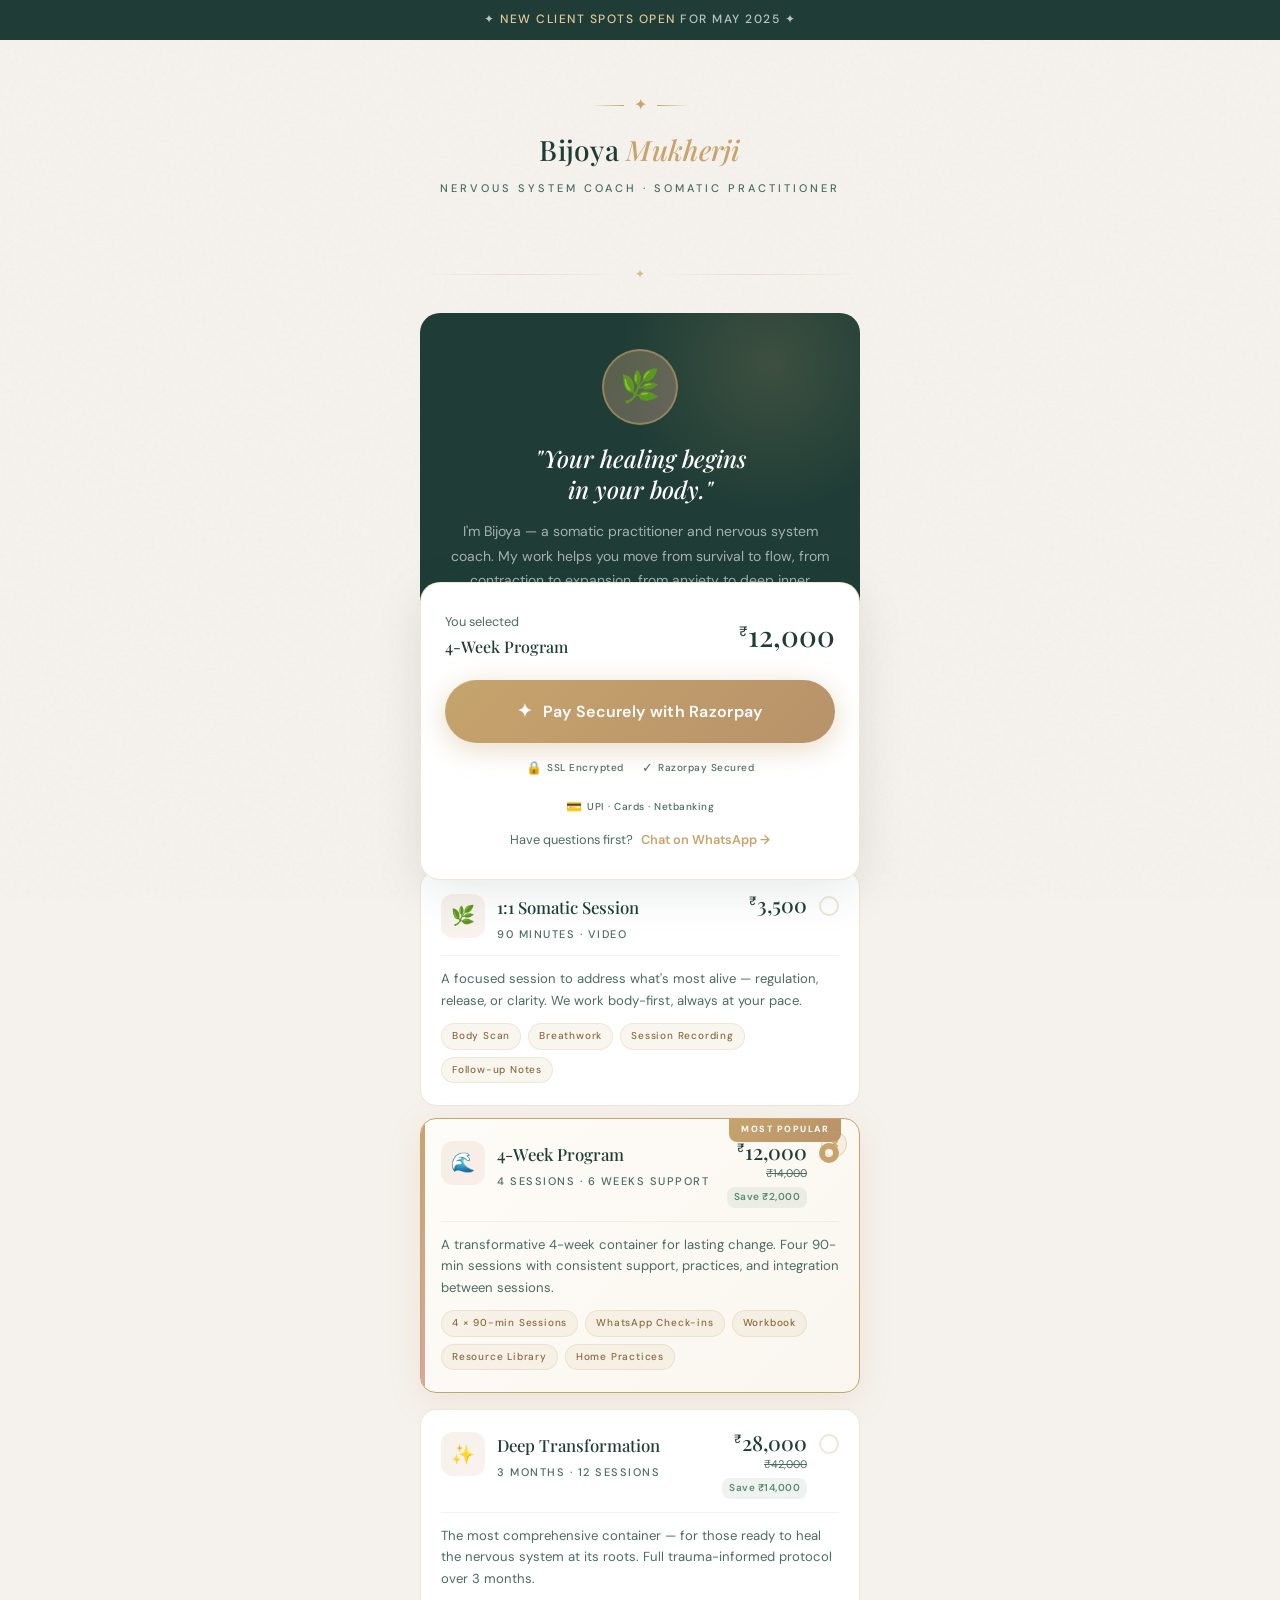
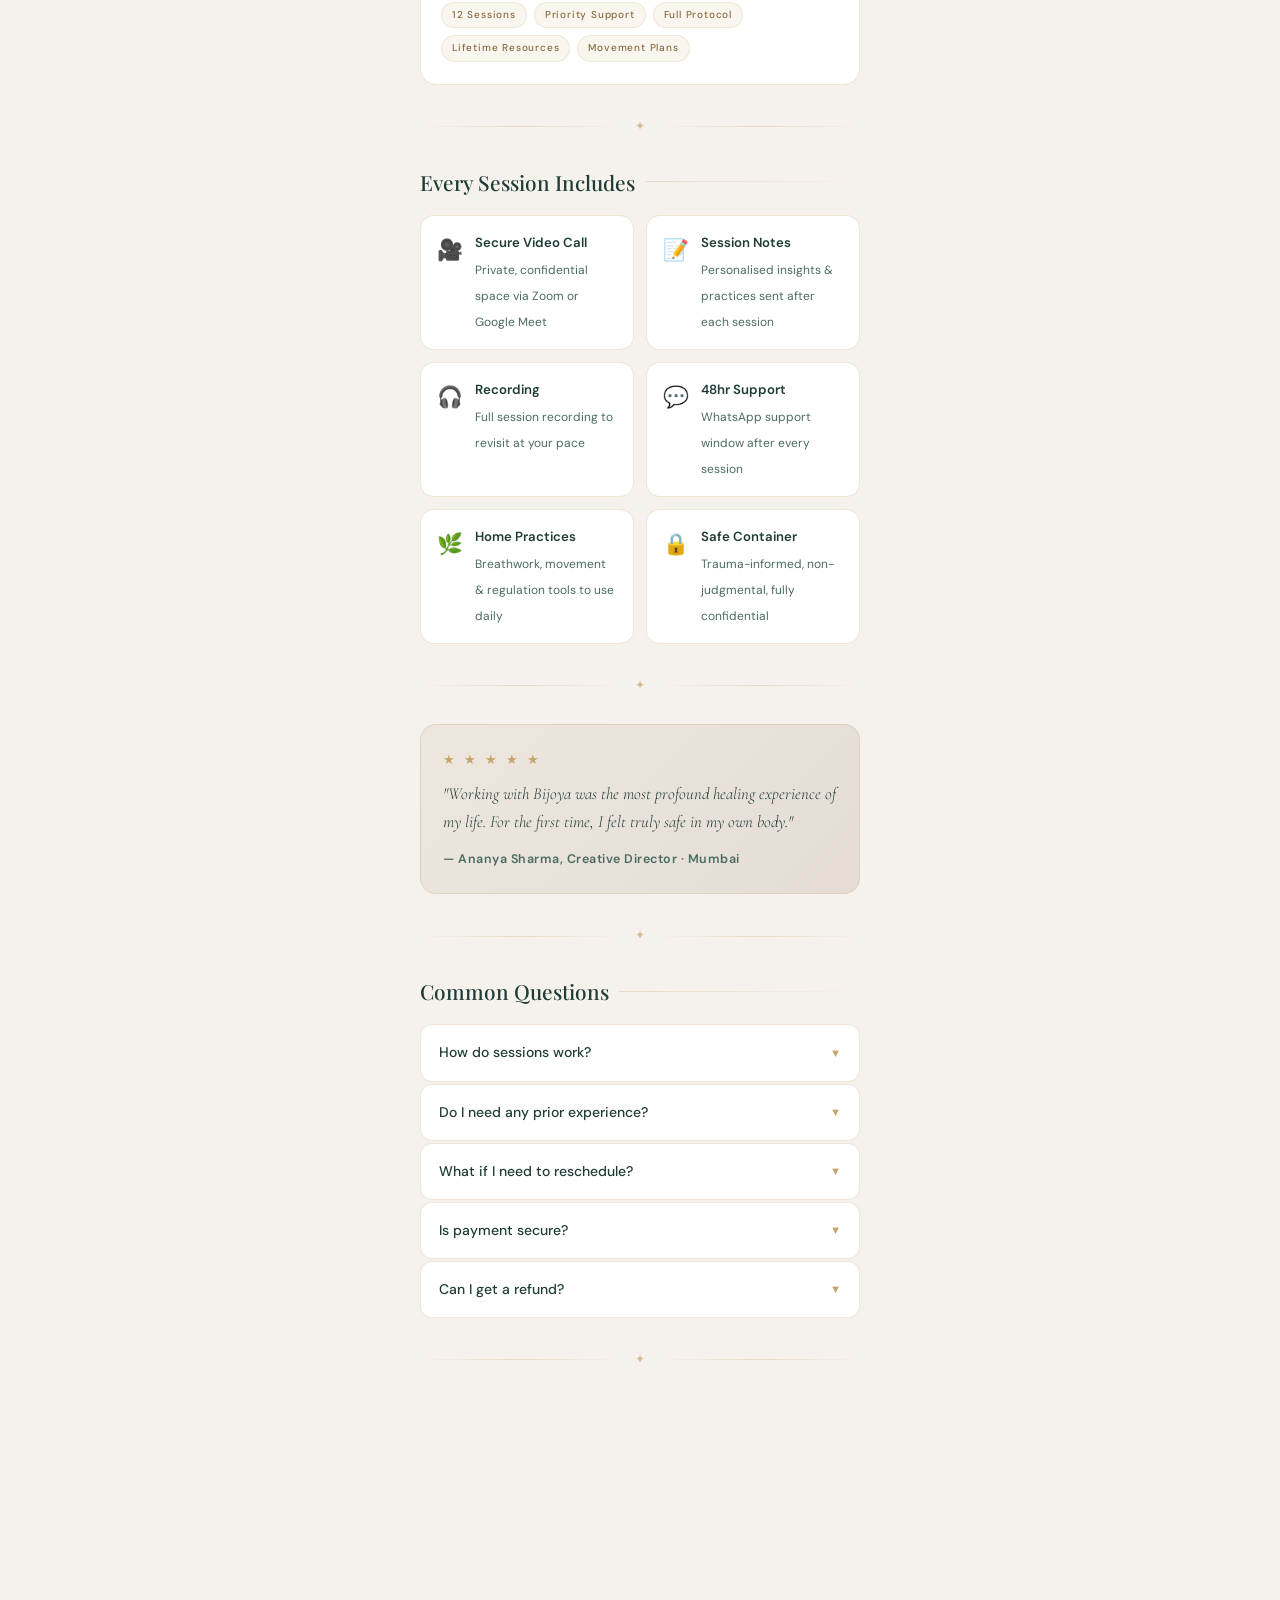
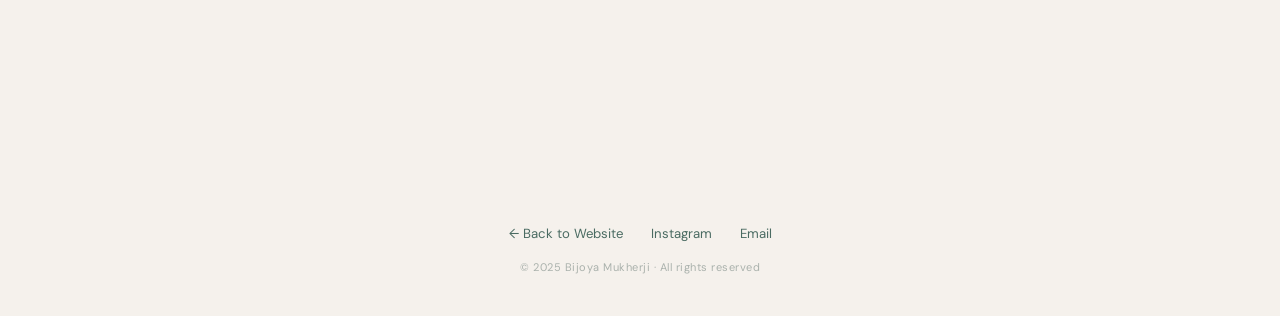
==== pay.html @ 6f74b8e6 "Add files via upload Payment link page" ====
<!DOCTYPE html>
<html lang="en">
<head>
  <meta charset="UTF-8" />
  <meta name="viewport" content="width=device-width, initial-scale=1.0" />
  <title>Book a Session — Bijoya Mukherji</title>
  <meta name="description" content="Book a somatic healing session with Bijoya Mukherji — Nervous System Coach & Transformation Guide." />
  <link rel="preconnect" href="https://fonts.googleapis.com" />
  <link rel="preconnect" href="https://fonts.gstatic.com" crossorigin />
  <link href="https://fonts.googleapis.com/css2?family=Playfair+Display:ital,wght@0,400;0,500;0,600;1,400;1,500&family=DM+Sans:wght@300;400;500;600&family=Cormorant+Garamond:ital,wght@0,300;0,400;1,300;1,400&display=swap" rel="stylesheet" />

  <style>
    *, *::before, *::after { box-sizing: border-box; margin: 0; padding: 0; }

    :root {
      --bg:       #F5F1EC;
      --bg2:      #EDE7DE;
      --text:     #1F3D36;
      --soft:     #4A6B62;
      --gold:     #C6A46C;
      --gold-lt:  #E2C99A;
      --rose:     #D8A7A0;
      --white:    #FFFFFF;
      --border:   rgba(198,164,108,0.28);
    }

    html { scroll-behavior: smooth; }

    body {
      background: var(--bg);
      color: var(--text);
      font-family: 'DM Sans', sans-serif;
      font-weight: 400;
      line-height: 1.65;
      min-height: 100vh;
    }

    /* ── GRAIN TEXTURE ── */
    body::before {
      content: '';
      position: fixed; inset: 0;
      background-image: url("data:image/svg+xml,%3Csvg viewBox='0 0 256 256' xmlns='http://www.w3.org/2000/svg'%3E%3Cfilter id='noise'%3E%3CfeTurbulence type='fractalNoise' baseFrequency='0.9' numOctaves='4' stitchTiles='stitch'/%3E%3C/filter%3E%3Crect width='100%25' height='100%25' filter='url(%23noise)' opacity='0.04'/%3E%3C/svg%3E");
      pointer-events: none; z-index: 0; opacity: 0.5;
    }

    /* ── TOP BAR ── */
    .topbar {
      background: var(--text);
      text-align: center;
      padding: 10px 20px;
      font-size: 12px;
      font-weight: 500;
      color: rgba(255,255,255,0.7);
      letter-spacing: 1.5px;
      text-transform: uppercase;
      position: relative; z-index: 1;
    }
    .topbar span { color: var(--gold-lt); }

    /* ── HEADER ── */
    header {
      text-align: center;
      padding: 48px 24px 0;
      position: relative; z-index: 1;
    }
    .logo-mark {
      display: inline-flex; align-items: center; gap: 10px;
      margin-bottom: 8px;
    }
    .logo-line {
      width: 32px; height: 1px;
      background: linear-gradient(90deg, transparent, var(--gold));
    }
    .logo-line.right {
      background: linear-gradient(90deg, var(--gold), transparent);
    }
    .logo-gem { color: var(--gold); font-size: 1rem; }
    .header-name {
      font-family: 'Playfair Display', serif;
      font-size: 1.75rem; font-weight: 500;
      color: var(--text); letter-spacing: 0.3px;
    }
    .header-name em { font-style: italic; color: var(--gold); }
    .header-role {
      font-size: 11px; font-weight: 500;
      letter-spacing: 3px; text-transform: uppercase;
      color: var(--soft); margin-top: 6px;
    }

    /* ── PAGE WRAPPER ── */
    .page {
      max-width: 480px;
      margin: 0 auto;
      padding: 36px 20px 80px;
      position: relative; z-index: 1;
    }

    /* ── SECTION DIVIDER ── */
    .ornament {
      display: flex; align-items: center; gap: 14px;
      margin: 32px 0 28px;
    }
    .ornament-line {
      flex: 1; height: 1px;
      background: linear-gradient(90deg, transparent, var(--border), transparent);
    }
    .ornament-icon { color: var(--gold); font-size: 0.75rem; opacity: 0.7; }

    /* ── INTRO CARD ── */
    .intro-card {
      background: var(--text);
      border-radius: 20px;
      padding: 36px 28px;
      text-align: center;
      position: relative;
      overflow: hidden;
      margin-bottom: 20px;
    }
    .intro-card::before {
      content: '';
      position: absolute;
      width: 300px; height: 300px;
      border-radius: 50%;
      background: radial-gradient(circle, rgba(198,164,108,0.18) 0%, transparent 70%);
      top: -100px; right: -60px;
      pointer-events: none;
    }
    .intro-card::after {
      content: '';
      position: absolute;
      width: 200px; height: 200px;
      border-radius: 50%;
      background: radial-gradient(circle, rgba(216,167,160,0.12) 0%, transparent 70%);
      bottom: -60px; left: -40px;
      pointer-events: none;
    }
    .intro-avatar {
      width: 76px; height: 76px;
      border-radius: 50%;
      background: linear-gradient(135deg, rgba(198,164,108,0.35), rgba(216,167,160,0.35));
      border: 2px solid rgba(198,164,108,0.5);
      display: flex; align-items: center; justify-content: center;
      font-size: 2rem;
      margin: 0 auto 18px;
      position: relative; z-index: 1;
    }
    .intro-card h2 {
      font-family: 'Playfair Display', serif;
      font-size: 1.5rem; font-weight: 500; font-style: italic;
      color: var(--white);
      line-height: 1.3;
      margin-bottom: 14px;
      position: relative; z-index: 1;
    }
    .intro-card p {
      font-size: 0.875rem;
      color: rgba(255,255,255,0.6);
      line-height: 1.75;
      position: relative; z-index: 1;
    }
    .intro-stats {
      display: flex; justify-content: center; gap: 28px;
      margin-top: 24px; padding-top: 20px;
      border-top: 1px solid rgba(255,255,255,0.1);
      position: relative; z-index: 1;
    }
    .stat { text-align: center; }
    .stat-num {
      font-family: 'Playfair Display', serif;
      font-size: 1.4rem; font-weight: 500;
      color: var(--gold-lt); line-height: 1;
    }
    .stat-label {
      font-size: 10px; font-weight: 500;
      letter-spacing: 1.5px; text-transform: uppercase;
      color: rgba(255,255,255,0.4); margin-top: 4px;
    }

    /* ── SECTION TITLE ── */
    .section-title {
      font-family: 'Playfair Display', serif;
      font-size: 1.3rem; font-weight: 500;
      color: var(--text); margin-bottom: 16px;
      display: flex; align-items: center; gap: 10px;
    }
    .section-title::after {
      content: '';
      flex: 1; height: 1px;
      background: linear-gradient(90deg, var(--border), transparent);
    }

    /* ── SERVICE CARDS ── */
    .service-list { display: flex; flex-direction: column; gap: 14px; margin-bottom: 8px; }

    .service-card {
      background: var(--white);
      border: 1.5px solid var(--border);
      border-radius: 16px;
      padding: 22px 20px;
      cursor: pointer;
      transition: all 0.3s ease;
      position: relative;
      overflow: hidden;
    }
    .service-card::before {
      content: '';
      position: absolute; top: 0; left: 0;
      width: 4px; height: 100%;
      background: linear-gradient(180deg, var(--gold), var(--rose));
      transform: scaleY(0); transform-origin: top;
      transition: transform 0.35s ease;
      border-radius: 0 0 0 0;
    }
    .service-card:hover, .service-card.selected {
      border-color: var(--gold);
      box-shadow: 0 8px 32px rgba(198,164,108,0.15);
      transform: translateY(-2px);
    }
    .service-card:hover::before, .service-card.selected::before {
      transform: scaleY(1);
    }
    .service-card.selected {
      background: linear-gradient(135deg, #FEFCF8, #FAF6EF);
    }

    /* ── CARD CLOSE BUTTON ── */
    .card-close {
      position: absolute; top: 12px; right: 12px;
      width: 26px; height: 26px;
      border-radius: 50%;
      background: rgba(198,164,108,0.12);
      border: 1.5px solid rgba(198,164,108,0.35);
      display: none;
      align-items: center; justify-content: center;
      cursor: pointer;
      font-size: 0.7rem;
      color: var(--gold);
      transition: all 0.25s cubic-bezier(0.34,1.56,0.64,1);
      z-index: 10;
      line-height: 1;
      font-weight: 700;
    }
    .service-card.selected .card-close {
      display: flex;
    }
    .card-close:hover {
      background: var(--gold);
      border-color: var(--gold);
      color: var(--white);
      transform: scale(1.15) rotate(90deg);
      box-shadow: 0 3px 12px rgba(198,164,108,0.4);
    }

    .service-top {
      display: flex; align-items: flex-start;
      justify-content: space-between; gap: 12px;
    }
    .service-icon-wrap {
      width: 44px; height: 44px; flex-shrink: 0;
      border-radius: 12px;
      background: linear-gradient(135deg, rgba(198,164,108,0.15), rgba(216,167,160,0.15));
      display: flex; align-items: center; justify-content: center;
      font-size: 1.2rem;
    }
    .service-info { flex: 1; }
    .service-name {
      font-family: 'Playfair Display', serif;
      font-size: 1.05rem; font-weight: 500;
      color: var(--text); margin-bottom: 3px;
    }
    .service-duration {
      font-size: 11px; font-weight: 500;
      letter-spacing: 1.5px; text-transform: uppercase;
      color: var(--soft);
    }
    .service-price-wrap { text-align: right; flex-shrink: 0; }
    .service-price {
      font-family: 'Playfair Display', serif;
      font-size: 1.3rem; font-weight: 500;
      color: var(--text); line-height: 1;
    }
    .service-price sup { font-size: 0.75rem; font-family: 'DM Sans'; vertical-align: super; }
    .service-og {
      font-size: 11px; color: var(--soft);
      text-decoration: line-through; margin-top: 2px;
    }
    .service-save {
      font-size: 10px; font-weight: 600;
      color: #5B8A6E; background: rgba(91,138,110,0.1);
      padding: 2px 7px; border-radius: 8px;
      letter-spacing: 0.5px; margin-top: 3px;
      display: inline-block;
    }
    .service-desc {
      font-size: 0.82rem;
      color: var(--soft);
      line-height: 1.65;
      margin-top: 12px;
      padding-top: 12px;
      border-top: 1px solid rgba(198,164,108,0.15);
    }
    .service-includes {
      display: flex; flex-wrap: wrap; gap: 7px;
      margin-top: 12px;
    }
    .service-tag {
      font-size: 10px; font-weight: 500;
      letter-spacing: 0.8px;
      padding: 4px 10px; border-radius: 20px;
      background: rgba(198,164,108,0.1);
      color: #8A6A3E;
      border: 1px solid rgba(198,164,108,0.2);
    }
    .service-selector {
      width: 20px; height: 20px;
      border-radius: 50%;
      border: 2px solid var(--border);
      flex-shrink: 0; margin-top: 2px;
      display: flex; align-items: center; justify-content: center;
      transition: all 0.25s;
    }
    .service-card.selected .service-selector {
      background: var(--gold);
      border-color: var(--gold);
    }
    .service-selector::after {
      content: '';
      width: 8px; height: 8px;
      border-radius: 50%;
      background: var(--white);
      display: none;
    }
    .service-card.selected .service-selector::after { display: block; }
    .popular-flag {
      position: absolute; top: -1px; right: 18px;
      background: linear-gradient(135deg, var(--gold), #B8926A);
      color: var(--white);
      font-size: 9px; font-weight: 700;
      letter-spacing: 1.5px; text-transform: uppercase;
      padding: 4px 12px 5px;
      border-radius: 0 0 8px 8px;
    }

    /* ── WHAT'S INCLUDED ── */
    .included-grid {
      display: grid;
      grid-template-columns: 1fr 1fr;
      gap: 12px;
      margin-bottom: 8px;
    }
    .included-item {
      background: var(--white);
      border: 1px solid var(--border);
      border-radius: 14px;
      padding: 16px 16px 14px;
      display: flex; align-items: flex-start; gap: 12px;
    }
    .included-icon {
      font-size: 1.3rem; flex-shrink: 0;
      margin-top: 1px;
    }
    .included-text strong {
      display: block;
      font-size: 0.825rem; font-weight: 600;
      color: var(--text); margin-bottom: 2px;
    }
    .included-text span {
      font-size: 0.75rem; color: var(--soft); line-height: 1.5;
    }

    /* ── TESTIMONIAL STRIP ── */
    .testi-strip {
      background: linear-gradient(135deg, #EDE7DE, #E5DDD5);
      border: 1px solid var(--border);
      border-radius: 16px;
      padding: 24px 22px;
      margin-bottom: 8px;
    }
    .testi-stars { color: var(--gold); font-size: 0.8rem; letter-spacing: 3px; margin-bottom: 10px; }
    .testi-text {
      font-family: 'Cormorant Garamond', serif;
      font-size: 1.05rem; font-style: italic;
      font-weight: 300;
      color: var(--text);
      line-height: 1.7;
      margin-bottom: 12px;
    }
    .testi-author {
      font-size: 0.78rem; font-weight: 600;
      color: var(--soft); letter-spacing: 0.5px;
    }

    /* ── FAQ ── */
    .faq-list { display: flex; flex-direction: column; gap: 2px; margin-bottom: 8px; }
    .faq-item {
      border: 1px solid var(--border);
      border-radius: 12px;
      overflow: hidden;
      background: var(--white);
      transition: box-shadow 0.25s;
    }
    .faq-item.open { box-shadow: 0 4px 20px rgba(198,164,108,0.1); }
    .faq-q {
      display: flex; align-items: center;
      justify-content: space-between;
      padding: 16px 18px;
      cursor: pointer;
      font-size: 0.875rem; font-weight: 500;
      color: var(--text);
      gap: 12px;
      user-select: none;
    }
    .faq-chevron {
      font-size: 0.7rem; color: var(--gold);
      transition: transform 0.3s; flex-shrink: 0;
    }
    .faq-item.open .faq-chevron { transform: rotate(180deg); }
    .faq-a {
      max-height: 0; overflow: hidden;
      transition: max-height 0.35s ease, padding 0.3s;
      font-size: 0.825rem; color: var(--soft); line-height: 1.75;
      padding: 0 18px;
    }
    .faq-item.open .faq-a { max-height: 200px; padding: 0 18px 16px; }

    /* ── PAYMENT BOX ── */
    .pay-box {
      background: var(--white);
      border: 1.5px solid var(--border);
      border-radius: 20px;
      padding: 28px 24px;
      margin-bottom: 16px;
      position: sticky;
      bottom: 20px;
      box-shadow: 0 12px 48px rgba(31,61,54,0.1);
    }
    .pay-summary {
      display: flex; align-items: center;
      justify-content: space-between;
      margin-bottom: 20px;
    }
    .pay-summary-label {
      font-size: 0.8rem; color: var(--soft);
      margin-bottom: 2px;
    }
    .pay-summary-service {
      font-family: 'Playfair Display', serif;
      font-size: 1rem; font-weight: 500;
      color: var(--text);
    }
    .pay-summary-price {
      font-family: 'Playfair Display', serif;
      font-size: 1.8rem; font-weight: 500;
      color: var(--text);
      text-align: right;
    }
    .pay-summary-price sup {
      font-size: 0.85rem;
      font-family: 'DM Sans';
      vertical-align: super;
    }
    .pay-btn {
      display: flex;
      align-items: center; justify-content: center;
      gap: 10px;
      width: 100%;
      padding: 17px 28px;
      background: linear-gradient(135deg, var(--gold) 0%, #B8926A 100%);
      color: var(--white);
      border: none; border-radius: 50px;
      font-family: 'DM Sans', sans-serif;
      font-size: 1rem; font-weight: 600;
      letter-spacing: 0.3px;
      cursor: pointer;
      transition: all 0.35s cubic-bezier(0.34,1.56,0.64,1);
      text-decoration: none;
      box-shadow: 0 6px 28px rgba(198,164,108,0.4);
      position: relative; overflow: hidden;
    }
    .pay-btn::before {
      content: '';
      position: absolute; inset: 0;
      background: linear-gradient(135deg, rgba(255,255,255,0.15), transparent);
      opacity: 0; transition: opacity 0.3s;
    }
    .pay-btn:hover {
      transform: translateY(-2px) scale(1.01);
      box-shadow: 0 12px 36px rgba(198,164,108,0.5);
    }
    .pay-btn:hover::before { opacity: 1; }
    .pay-btn:active { transform: scale(0.98); }
    .pay-btn-icon { font-size: 1.1rem; }

    .pay-security {
      display: flex; align-items: center; justify-content: center;
      gap: 18px; margin-top: 14px; flex-wrap: wrap;
    }
    .pay-badge {
      display: flex; align-items: center; gap: 5px;
      font-size: 10px; font-weight: 500;
      color: var(--soft); letter-spacing: 0.5px;
    }
    .pay-badge-icon { font-size: 0.8rem; }

    .pay-whatsapp {
      display: flex; align-items: center; justify-content: center;
      gap: 8px;
      margin-top: 12px;
      font-size: 0.8rem; color: var(--soft);
    }
    .pay-whatsapp a {
      color: var(--gold); font-weight: 600;
      text-decoration: none;
    }
    .pay-whatsapp a:hover { text-decoration: underline; }

    /* ── FOOTER ── */
    .pay-footer {
      text-align: center; padding: 28px 24px 40px;
      position: relative; z-index: 1;
    }
    .pay-footer a {
      font-size: 0.825rem; color: var(--soft);
      text-decoration: none; display: inline-block;
      margin: 0 12px;
      transition: color 0.2s;
    }
    .pay-footer a:hover { color: var(--gold); }
    .pay-footer-copy {
      font-size: 11px; color: rgba(31,61,54,0.35);
      margin-top: 12px; letter-spacing: 0.5px;
    }

    /* ── ANIMATIONS ── */
    .fade-in {
      opacity: 0; transform: translateY(20px);
      animation: fadeUp 0.6s ease forwards;
    }
    .fade-in:nth-child(1) { animation-delay: 0.1s; }
    .fade-in:nth-child(2) { animation-delay: 0.2s; }
    .fade-in:nth-child(3) { animation-delay: 0.3s; }
    .fade-in:nth-child(4) { animation-delay: 0.4s; }
    .fade-in:nth-child(5) { animation-delay: 0.5s; }
    @keyframes fadeUp {
      to { opacity: 1; transform: translateY(0); }
    }

    /* ── TOAST ── */
    .toast {
      position: fixed; bottom: 100px; left: 50%;
      transform: translateX(-50%) translateY(20px);
      background: var(--text);
      color: var(--white);
      font-size: 0.82rem; font-weight: 500;
      padding: 12px 22px; border-radius: 50px;
      box-shadow: 0 8px 32px rgba(31,61,54,0.2);
      opacity: 0; pointer-events: none;
      transition: all 0.35s;
      white-space: nowrap; z-index: 999;
    }
    .toast.show {
      opacity: 1; transform: translateX(-50%) translateY(0);
    }
  </style>
</head>
<body>

  <!-- Top Bar -->
  <div class="topbar">✦ <span>New client spots open</span> for May 2025 ✦</div>

  <!-- Header -->
  <header>
    <div class="logo-mark">
      <div class="logo-line"></div>
      <span class="logo-gem">✦</span>
      <div class="logo-line right"></div>
    </div>
    <div class="header-name">Bijoya <em>Mukherji</em></div>
    <div class="header-role">Nervous System Coach · Somatic Practitioner</div>
  </header>

  <!-- Page -->
  <div class="page">

    <!-- Intro Card -->
    <div class="ornament">
      <div class="ornament-line"></div>
      <span class="ornament-icon">✦</span>
      <div class="ornament-line"></div>
    </div>

    <div class="intro-card fade-in">
      <div class="intro-avatar">🌿</div>
      <h2>"Your healing begins<br>in your body."</h2>
      <p>I'm Bijoya — a somatic practitioner and nervous system coach. My work helps you move from survival to flow, from contraction to expansion, from anxiety to deep inner peace.</p>
      <div class="intro-stats">
        <div class="stat">
          <div class="stat-num">100+</div>
          <div class="stat-label">Clients</div>
        </div>
        <div class="stat">
          <div class="stat-num">4.9★</div>
          <div class="stat-label">Rating</div>
        </div>
        <div class="stat">
          <div class="stat-num">3+</div>
          <div class="stat-label">Years</div>
        </div>
      </div>
    </div>

    <!-- Services -->
    <div class="ornament fade-in">
      <div class="ornament-line"></div>
      <span class="ornament-icon">✦</span>
      <div class="ornament-line"></div>
    </div>

    <div class="section-title fade-in">Choose Your Session</div>

    <div class="service-list fade-in" id="serviceList">

      <div class="service-card" data-id="1" data-price="3500" data-name="1:1 Somatic Session">
        <button class="card-close" aria-label="Deselect">✕</button>
        <div class="service-top">
          <div class="service-icon-wrap">🌿</div>
          <div class="service-info">
            <div class="service-name">1:1 Somatic Session</div>
            <div class="service-duration">90 minutes · Video</div>
          </div>
          <div class="service-price-wrap">
            <div class="service-price"><sup>₹</sup>3,500</div>
          </div>
          <div class="service-selector"></div>
        </div>
        <div class="service-desc">A focused session to address what's most alive — regulation, release, or clarity. We work body-first, always at your pace.</div>
        <div class="service-includes">
          <span class="service-tag">Body Scan</span>
          <span class="service-tag">Breathwork</span>
          <span class="service-tag">Session Recording</span>
          <span class="service-tag">Follow-up Notes</span>
        </div>
      </div>

      <div class="service-card selected" data-id="2" data-price="12000" data-name="4-Week Deep Dive Program">
        <span class="popular-flag">Most Popular</span>
        <button class="card-close" aria-label="Deselect">✕</button>
        <div class="service-top">
          <div class="service-icon-wrap">🌊</div>
          <div class="service-info">
            <div class="service-name">4-Week Program</div>
            <div class="service-duration">4 Sessions · 6 Weeks Support</div>
          </div>
          <div class="service-price-wrap">
            <div class="service-price"><sup>₹</sup>12,000</div>
            <div class="service-og">₹14,000</div>
            <div class="service-save">Save ₹2,000</div>
          </div>
          <div class="service-selector"></div>
        </div>
        <div class="service-desc">A transformative 4-week container for lasting change. Four 90-min sessions with consistent support, practices, and integration between sessions.</div>
        <div class="service-includes">
          <span class="service-tag">4 × 90-min Sessions</span>
          <span class="service-tag">WhatsApp Check-ins</span>
          <span class="service-tag">Workbook</span>
          <span class="service-tag">Resource Library</span>
          <span class="service-tag">Home Practices</span>
        </div>
      </div>

      <div class="service-card" data-id="3" data-price="28000" data-name="Deep Transformation Package">
        <button class="card-close" aria-label="Deselect">✕</button>
        <div class="service-top">
          <div class="service-icon-wrap">✨</div>
          <div class="service-info">
            <div class="service-name">Deep Transformation</div>
            <div class="service-duration">3 Months · 12 Sessions</div>
          </div>
          <div class="service-price-wrap">
            <div class="service-price"><sup>₹</sup>28,000</div>
            <div class="service-og">₹42,000</div>
            <div class="service-save">Save ₹14,000</div>
          </div>
          <div class="service-selector"></div>
        </div>
        <div class="service-desc">The most comprehensive container — for those ready to heal the nervous system at its roots. Full trauma-informed protocol over 3 months.</div>
        <div class="service-includes">
          <span class="service-tag">12 Sessions</span>
          <span class="service-tag">Priority Support</span>
          <span class="service-tag">Full Protocol</span>
          <span class="service-tag">Lifetime Resources</span>
          <span class="service-tag">Movement Plans</span>
        </div>
      </div>

    </div>

    <!-- What's Included -->
    <div class="ornament fade-in">
      <div class="ornament-line"></div>
      <span class="ornament-icon">✦</span>
      <div class="ornament-line"></div>
    </div>

    <div class="section-title fade-in">Every Session Includes</div>
    <div class="included-grid fade-in">
      <div class="included-item">
        <div class="included-icon">🎥</div>
        <div class="included-text">
          <strong>Secure Video Call</strong>
          <span>Private, confidential space via Zoom or Google Meet</span>
        </div>
      </div>
      <div class="included-item">
        <div class="included-icon">📝</div>
        <div class="included-text">
          <strong>Session Notes</strong>
          <span>Personalised insights & practices sent after each session</span>
        </div>
      </div>
      <div class="included-item">
        <div class="included-icon">🎧</div>
        <div class="included-text">
          <strong>Recording</strong>
          <span>Full session recording to revisit at your pace</span>
        </div>
      </div>
      <div class="included-item">
        <div class="included-icon">💬</div>
        <div class="included-text">
          <strong>48hr Support</strong>
          <span>WhatsApp support window after every session</span>
        </div>
      </div>
      <div class="included-item">
        <div class="included-icon">🌿</div>
        <div class="included-text">
          <strong>Home Practices</strong>
          <span>Breathwork, movement & regulation tools to use daily</span>
        </div>
      </div>
      <div class="included-item">
        <div class="included-icon">🔒</div>
        <div class="included-text">
          <strong>Safe Container</strong>
          <span>Trauma-informed, non-judgmental, fully confidential</span>
        </div>
      </div>
    </div>

    <!-- Testimonial -->
    <div class="ornament fade-in">
      <div class="ornament-line"></div>
      <span class="ornament-icon">✦</span>
      <div class="ornament-line"></div>
    </div>

    <div class="testi-strip fade-in" id="testiStrip">
      <div class="testi-stars">★ ★ ★ ★ ★</div>
      <div class="testi-text" id="testiText">"Working with Bijoya was the most profound healing experience of my life. For the first time, I felt truly safe in my own body."</div>
      <div class="testi-author" id="testiAuthor">— Ananya Sharma, Creative Director · Mumbai</div>
    </div>

    <!-- FAQ -->
    <div class="ornament fade-in">
      <div class="ornament-line"></div>
      <span class="ornament-icon">✦</span>
      <div class="ornament-line"></div>
    </div>

    <div class="section-title fade-in">Common Questions</div>
    <div class="faq-list fade-in">

      <div class="faq-item">
        <div class="faq-q">
          How do sessions work?
          <span class="faq-chevron">▼</span>
        </div>
        <div class="faq-a">All sessions are held online via video call — from the comfort of your own home. After booking, you'll receive a welcome email with a scheduling link to choose your preferred time slot within 48 hours.</div>
      </div>

      <div class="faq-item">
        <div class="faq-q">
          Do I need any prior experience?
          <span class="faq-chevron">▼</span>
        </div>
        <div class="faq-a">Not at all. My work is designed for everyone — whether you're new to somatic healing or have done therapy before. We always start exactly where you are, with no pressure or expectations.</div>
      </div>

      <div class="faq-item">
        <div class="faq-q">
          What if I need to reschedule?
          <span class="faq-chevron">▼</span>
        </div>
        <div class="faq-a">Life happens. You can reschedule any session with at least 24 hours' notice at no charge. Just drop me a WhatsApp message and we'll find a time that works for you.</div>
      </div>

      <div class="faq-item">
        <div class="faq-q">
          Is payment secure?
          <span class="faq-chevron">▼</span>
        </div>
        <div class="faq-a">Yes — all payments are processed through Razorpay, India's most trusted payment gateway. Your card details are never stored and all transactions are encrypted with bank-grade security.</div>
      </div>

      <div class="faq-item">
        <div class="faq-q">
          Can I get a refund?
          <span class="faq-chevron">▼</span>
        </div>
        <div class="faq-a">Single sessions are non-refundable after confirmation, but can be rescheduled. For packages, if you feel the work isn't right for you after the first session, I offer a partial refund — your wellbeing matters more than a transaction.</div>
      </div>

    </div>

    <!-- Payment Box -->
    <div class="ornament fade-in">
      <div class="ornament-line"></div>
      <span class="ornament-icon">✦</span>
      <div class="ornament-line"></div>
    </div>

    <div class="pay-box fade-in" id="payBox">
      <div class="pay-summary">
        <div>
          <div class="pay-summary-label">You selected</div>
          <div class="pay-summary-service" id="paySummaryName">4-Week Program</div>
        </div>
        <div class="pay-summary-price" id="paySummaryPrice"><sup>₹</sup>12,000</div>
      </div>

      <!-- REPLACE href below with your Razorpay payment link -->
      <a href="https://rzp.io/l/YOUR_RAZORPAY_LINK" target="_blank" class="pay-btn" id="payBtn">
        <span class="pay-btn-icon">✦</span>
        Pay Securely with Razorpay
      </a>

      <div class="pay-security">
        <span class="pay-badge"><span class="pay-badge-icon">🔒</span> SSL Encrypted</span>
        <span class="pay-badge"><span class="pay-badge-icon">✓</span> Razorpay Secured</span>
        <span class="pay-badge"><span class="pay-badge-icon">💳</span> UPI · Cards · Netbanking</span>
      </div>

      <div class="pay-whatsapp">
        Have questions first?
        <a href="https://wa.me/91XXXXXXXXXX" target="_blank">Chat on WhatsApp →</a>
      </div>
    </div>

  </div><!-- /page -->

  <!-- Footer -->
  <footer class="pay-footer">
    <a href="index.html">← Back to Website</a>
    <a href="https://instagram.com/" target="_blank">Instagram</a>
    <a href="mailto:hello@bijoyamukherji.com">Email</a>
    <div class="pay-footer-copy">© 2025 Bijoya Mukherji · All rights reserved</div>
  </footer>

  <!-- Toast -->
  <div class="toast" id="toast">✦ Session selected!</div>

  <script>
    /* ── Service selection ── */
    const cards = document.querySelectorAll('.service-card');
    const paySummaryName  = document.getElementById('paySummaryName');
    const paySummaryPrice = document.getElementById('paySummaryPrice');
    const payBtn  = document.getElementById('payBtn');
    const payBox  = document.getElementById('payBox');
    const toast   = document.getElementById('toast');

    // Razorpay links per service — replace with your actual links
    const payLinks = {
      '1': 'https://rzp.io/l/YOUR_SINGLE_SESSION_LINK',
      '2': 'https://rzp.io/l/YOUR_4WEEK_LINK',
      '3': 'https://rzp.io/l/YOUR_PACKAGE_LINK',
    };

    function selectCard(card) {
      cards.forEach(c => c.classList.remove('selected'));
      card.classList.add('selected');
      const name  = card.dataset.name;
      const price = Number(card.dataset.price).toLocaleString('en-IN');
      const id    = card.dataset.id;
      paySummaryName.textContent  = name;
      paySummaryPrice.innerHTML   = `<sup>₹</sup>${price}`;
      payBtn.href = payLinks[id] || '#';
      // Show pay box with animation
      payBox.style.opacity = '0';
      payBox.style.transform = 'translateY(12px)';
      payBox.style.transition = 'opacity 0.35s ease, transform 0.35s ease';
      requestAnimationFrame(() => {
        payBox.style.opacity = '1';
        payBox.style.transform = 'translateY(0)';
      });
      showToast(`${name} selected`);
    }

    function deselectAll() {
      cards.forEach(c => c.classList.remove('selected'));
      paySummaryName.textContent = 'No session selected';
      paySummaryPrice.innerHTML  = '<sup>₹</sup>—';
      payBtn.removeAttribute('href');
      showToast('Selection cleared');
    }

    cards.forEach(card => {
      // Clicking the card selects it
      card.addEventListener('click', (e) => {
        // Don't select if close button was clicked
        if (e.target.closest('.card-close')) return;
        selectCard(card);
      });

      // Close button deselects
      const closeBtn = card.querySelector('.card-close');
      if (closeBtn) {
        closeBtn.addEventListener('click', (e) => {
          e.stopPropagation();
          deselectAll();
        });
      }
    });

    function showToast(msg) {
      toast.textContent = '✦ ' + msg;
      toast.classList.add('show');
      setTimeout(() => toast.classList.remove('show'), 2200);
    }

    /* ── FAQ accordion ── */
    document.querySelectorAll('.faq-q').forEach(q => {
      q.addEventListener('click', () => {
        const item = q.parentElement;
        const isOpen = item.classList.contains('open');
        document.querySelectorAll('.faq-item').forEach(i => i.classList.remove('open'));
        if (!isOpen) item.classList.add('open');
      });
    });

    /* ── Testimonial auto-rotate ── */
    const testimonials = [
      { text: '"Working with Bijoya was the most profound healing experience of my life. For the first time, I felt truly safe in my own body."', author: '— Ananya Sharma, Creative Director · Mumbai' },
      { text: '"Her sessions feel like being held by the earth itself. I came with chronic stress and left with tools I still use every single day."', author: '— Radhika Mehta, Entrepreneur · Bangalore' },
      { text: '"The 4-week program shifted something deep in me. Old patterns I\'d carried for decades started softening."', author: '— Priya Nair, Therapist · Pune' },
    ];
    let ti = 0;
    const tText   = document.getElementById('testiText');
    const tAuthor = document.getElementById('testiAuthor');
    setInterval(() => {
      ti = (ti + 1) % testimonials.length;
      tText.style.opacity = '0';
      tAuthor.style.opacity = '0';
      setTimeout(() => {
        tText.textContent   = testimonials[ti].text;
        tAuthor.textContent = testimonials[ti].author;
        tText.style.opacity = '1';
        tAuthor.style.opacity = '1';
      }, 350);
    }, 5000);
    tText.style.transition = tAuthor.style.transition = 'opacity 0.35s';
  </script>
</body>
</html>
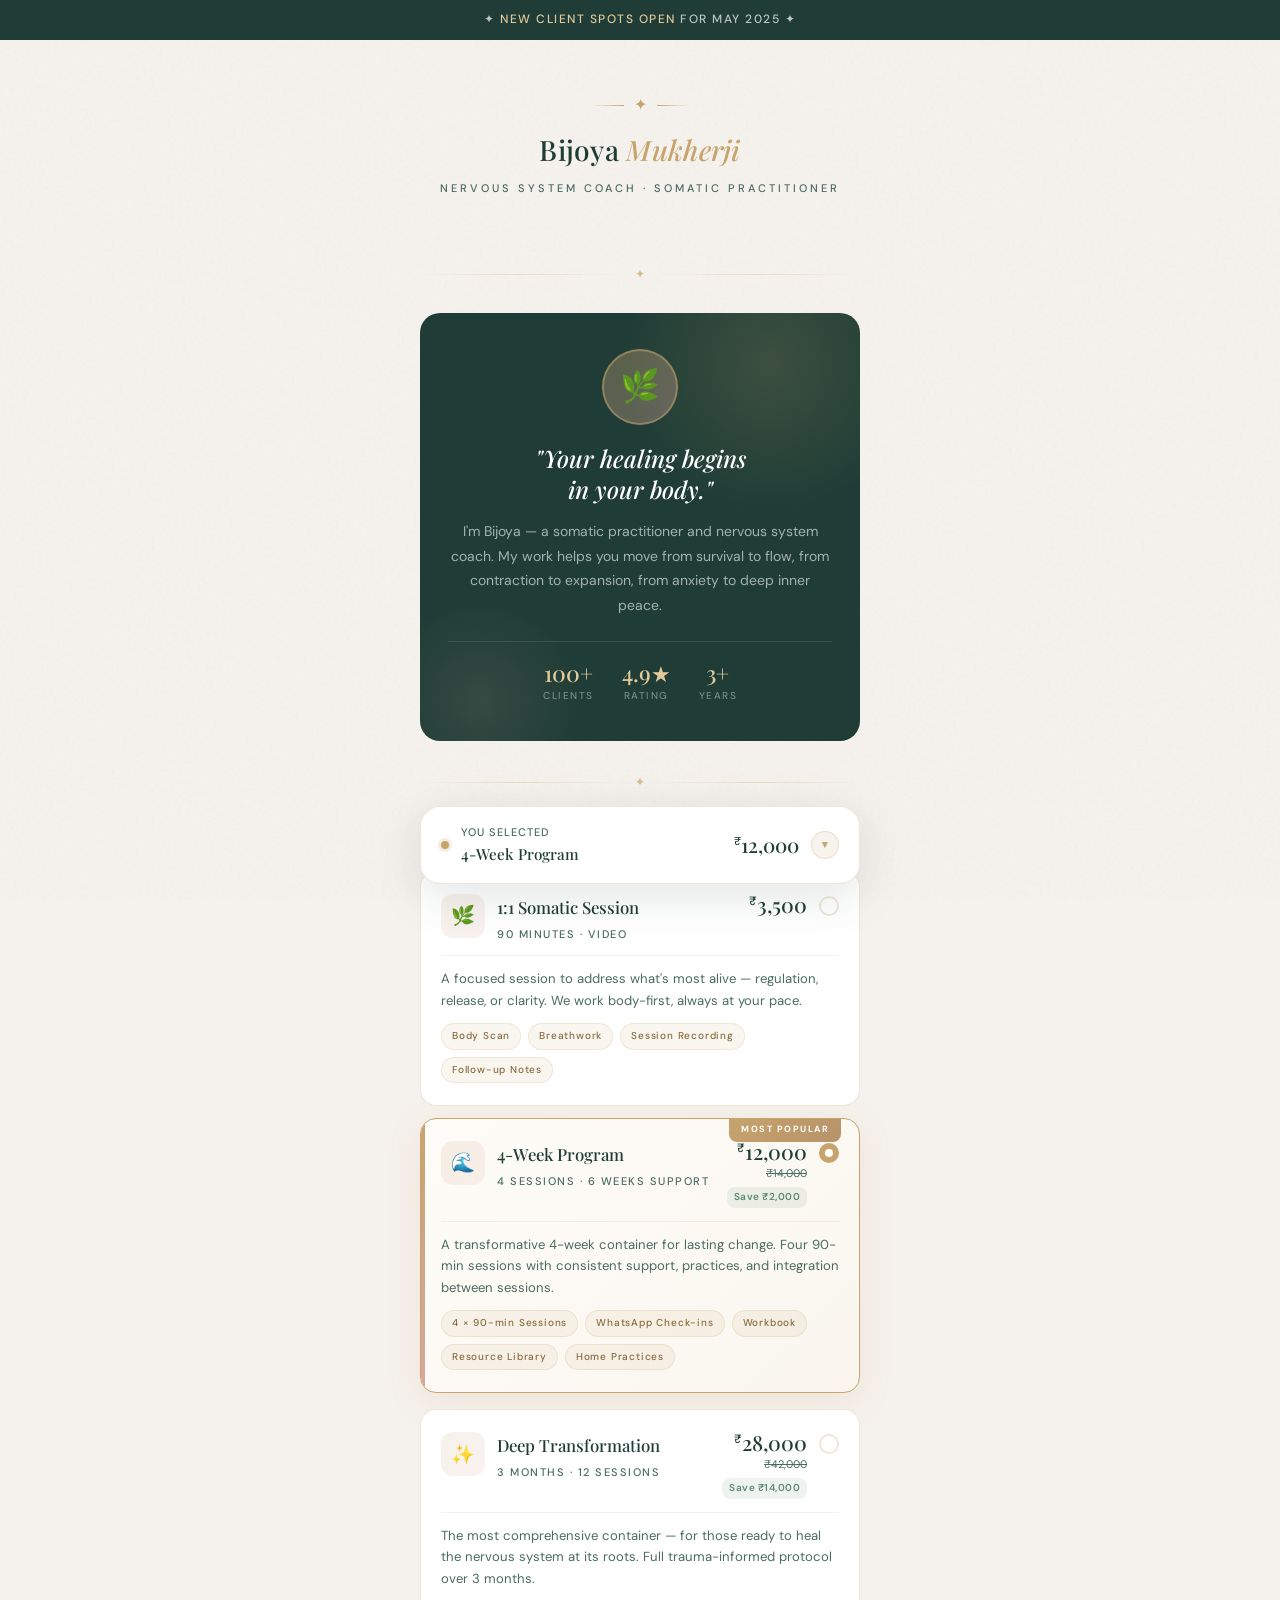
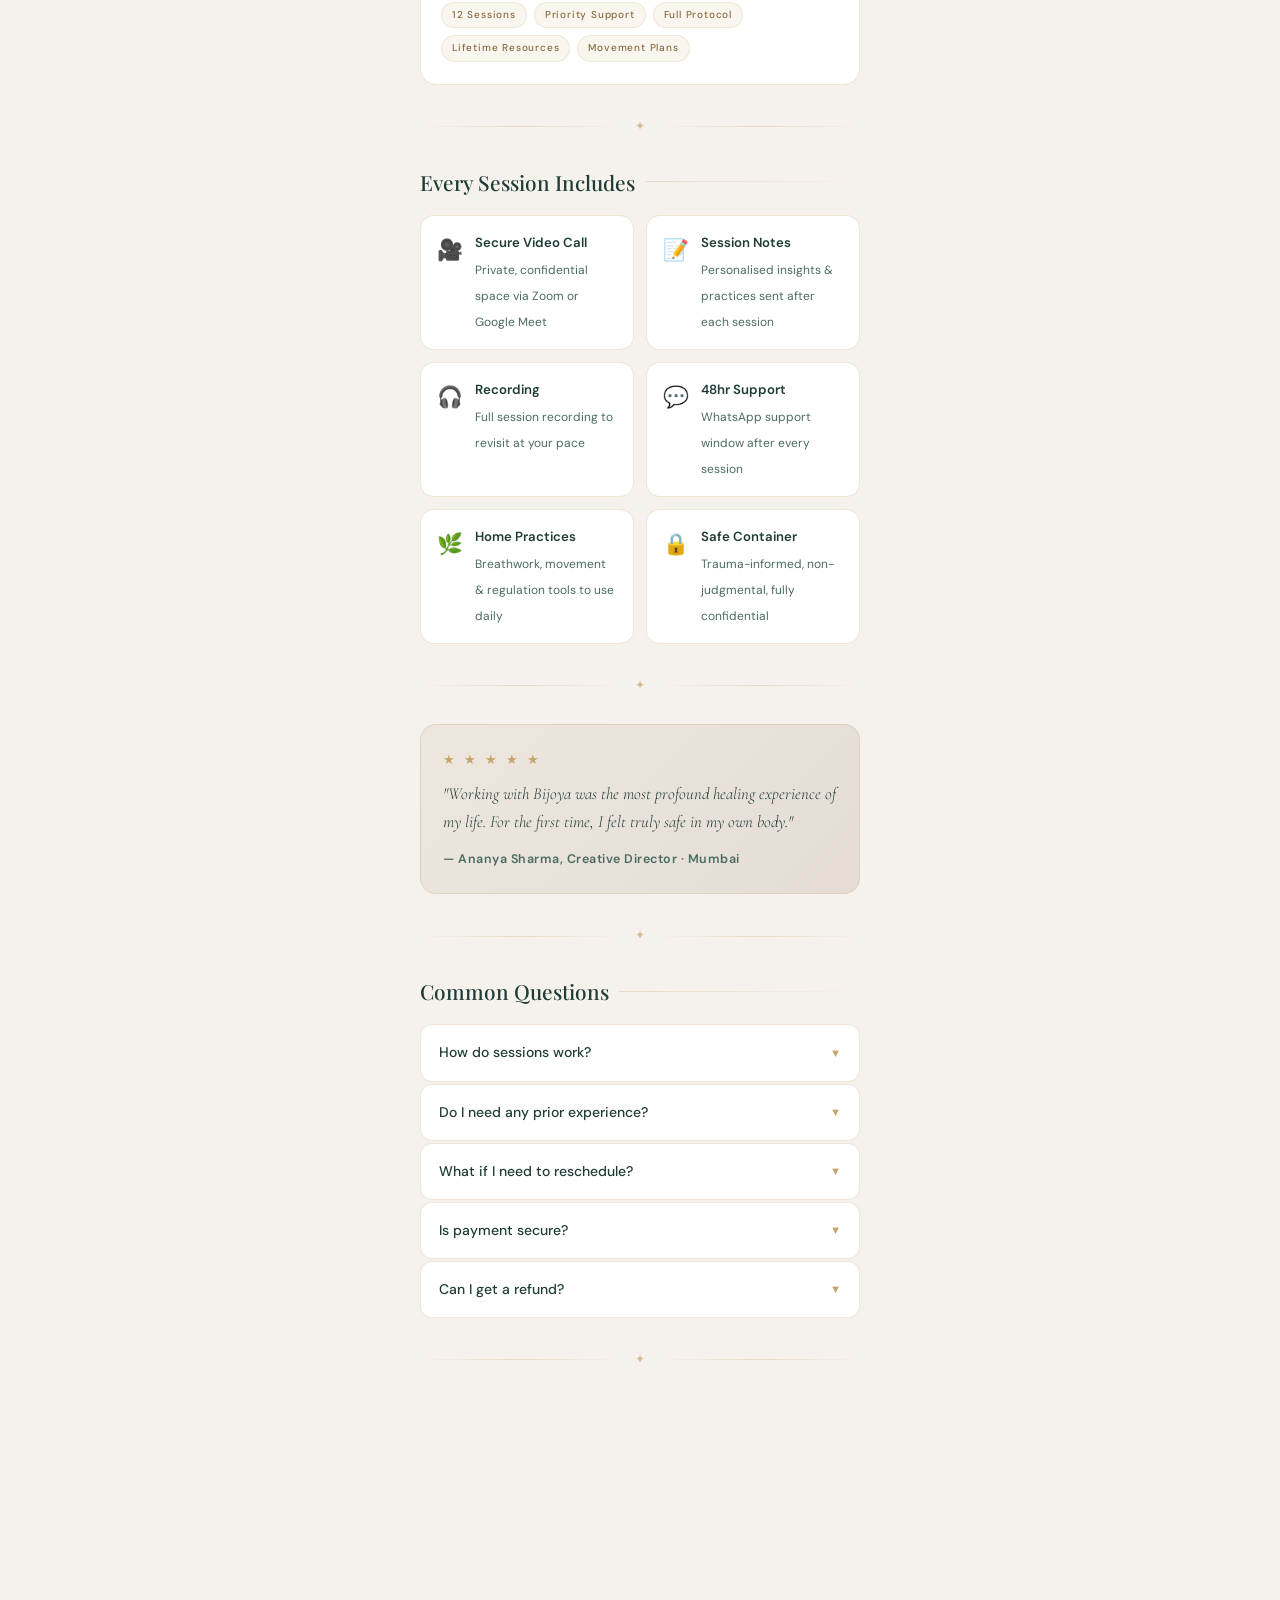
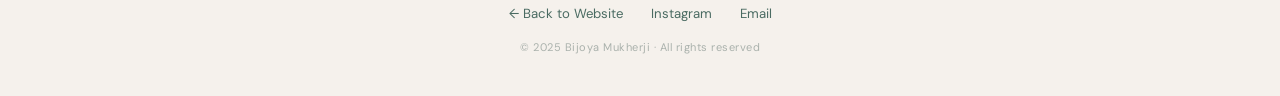
==== commit 0ba2255f: "Add files via upload Updated payment page" ====
--- a/pay.html
+++ b/pay.html
@@ -223,34 +223,6 @@
       background: linear-gradient(135deg, #FEFCF8, #FAF6EF);
     }
 
-    /* ── CARD CLOSE BUTTON ── */
-    .card-close {
-      position: absolute; top: 12px; right: 12px;
-      width: 26px; height: 26px;
-      border-radius: 50%;
-      background: rgba(198,164,108,0.12);
-      border: 1.5px solid rgba(198,164,108,0.35);
-      display: none;
-      align-items: center; justify-content: center;
-      cursor: pointer;
-      font-size: 0.7rem;
-      color: var(--gold);
-      transition: all 0.25s cubic-bezier(0.34,1.56,0.64,1);
-      z-index: 10;
-      line-height: 1;
-      font-weight: 700;
-    }
-    .service-card.selected .card-close {
-      display: flex;
-    }
-    .card-close:hover {
-      background: var(--gold);
-      border-color: var(--gold);
-      color: var(--white);
-      transform: scale(1.15) rotate(90deg);
-      box-shadow: 0 3px 12px rgba(198,164,108,0.4);
-    }
-
     .service-top {
       display: flex; align-items: flex-start;
       justify-content: space-between; gap: 12px;
@@ -428,43 +400,106 @@
       background: var(--white);
       border: 1.5px solid var(--border);
       border-radius: 20px;
-      padding: 28px 24px;
       margin-bottom: 16px;
       position: sticky;
-      bottom: 20px;
-      box-shadow: 0 12px 48px rgba(31,61,54,0.1);
-    }
-    .pay-summary {
+      bottom: 16px;
+      box-shadow: 0 12px 48px rgba(31,61,54,0.13);
+      overflow: hidden;
+      transition: box-shadow 0.3s;
+    }
+    .pay-box.expanded {
+      box-shadow: 0 20px 64px rgba(31,61,54,0.18);
+    }
+
+    /* Collapsed pill header — always visible */
+    .pay-collapsed {
       display: flex; align-items: center;
       justify-content: space-between;
-      margin-bottom: 20px;
-    }
-    .pay-summary-label {
-      font-size: 0.8rem; color: var(--soft);
-      margin-bottom: 2px;
-    }
-    .pay-summary-service {
+      padding: 16px 20px;
+      cursor: pointer;
+      user-select: none;
+      gap: 12px;
+      transition: background 0.25s;
+    }
+    .pay-collapsed:hover { background: #FDFAF6; }
+    .pay-collapsed-left {
+      display: flex; align-items: center; gap: 12px;
+      min-width: 0;
+    }
+    .pay-collapsed-dot {
+      width: 8px; height: 8px;
+      border-radius: 50%;
+      background: var(--gold);
+      flex-shrink: 0;
+      box-shadow: 0 0 0 3px rgba(198,164,108,0.2);
+    }
+    .pay-collapsed-label {
+      font-size: 11px; font-weight: 500;
+      letter-spacing: 1px; text-transform: uppercase;
+      color: var(--soft); margin-bottom: 1px;
+    }
+    .pay-collapsed-name {
       font-family: 'Playfair Display', serif;
-      font-size: 1rem; font-weight: 500;
+      font-size: 0.95rem; font-weight: 500;
       color: var(--text);
-    }
-    .pay-summary-price {
+      white-space: nowrap; overflow: hidden; text-overflow: ellipsis;
+    }
+    .pay-collapsed-right {
+      display: flex; align-items: center; gap: 12px;
+      flex-shrink: 0;
+    }
+    .pay-collapsed-price {
       font-family: 'Playfair Display', serif;
-      font-size: 1.8rem; font-weight: 500;
+      font-size: 1.25rem; font-weight: 500;
       color: var(--text);
-      text-align: right;
-    }
-    .pay-summary-price sup {
-      font-size: 0.85rem;
+    }
+    .pay-collapsed-price sup {
+      font-size: 0.7rem;
       font-family: 'DM Sans';
       vertical-align: super;
     }
+    .pay-chevron {
+      width: 28px; height: 28px;
+      border-radius: 50%;
+      background: rgba(198,164,108,0.12);
+      border: 1px solid var(--border);
+      display: flex; align-items: center; justify-content: center;
+      font-size: 0.65rem; color: var(--gold);
+      transition: transform 0.35s cubic-bezier(0.34,1.56,0.64,1), background 0.25s;
+      flex-shrink: 0;
+    }
+    .pay-box.expanded .pay-chevron {
+      transform: rotate(180deg);
+      background: var(--gold);
+      color: var(--white);
+      border-color: var(--gold);
+    }
+
+    /* Expandable body */
+    .pay-body {
+      max-height: 0;
+      overflow: hidden;
+      transition: max-height 0.45s cubic-bezier(0.4,0,0.2,1);
+    }
+    .pay-box.expanded .pay-body {
+      max-height: 360px;
+    }
+    .pay-body-inner {
+      padding: 4px 20px 24px;
+      border-top: 1px solid var(--border);
+    }
+    .pay-divider-line {
+      height: 1px;
+      background: linear-gradient(90deg, transparent, var(--border), transparent);
+      margin-bottom: 20px;
+    }
+
     .pay-btn {
       display: flex;
       align-items: center; justify-content: center;
       gap: 10px;
       width: 100%;
-      padding: 17px 28px;
+      padding: 16px 28px;
       background: linear-gradient(135deg, var(--gold) 0%, #B8926A 100%);
       color: var(--white);
       border: none; border-radius: 50px;
@@ -476,6 +511,7 @@
       text-decoration: none;
       box-shadow: 0 6px 28px rgba(198,164,108,0.4);
       position: relative; overflow: hidden;
+      margin-bottom: 14px;
     }
     .pay-btn::before {
       content: '';
@@ -493,7 +529,7 @@
 
     .pay-security {
       display: flex; align-items: center; justify-content: center;
-      gap: 18px; margin-top: 14px; flex-wrap: wrap;
+      gap: 16px; margin-bottom: 10px; flex-wrap: wrap;
     }
     .pay-badge {
       display: flex; align-items: center; gap: 5px;
@@ -505,7 +541,6 @@
     .pay-whatsapp {
       display: flex; align-items: center; justify-content: center;
       gap: 8px;
-      margin-top: 12px;
       font-size: 0.8rem; color: var(--soft);
     }
     .pay-whatsapp a {
@@ -621,7 +656,6 @@
     <div class="service-list fade-in" id="serviceList">
 
       <div class="service-card" data-id="1" data-price="3500" data-name="1:1 Somatic Session">
-        <button class="card-close" aria-label="Deselect">✕</button>
         <div class="service-top">
           <div class="service-icon-wrap">🌿</div>
           <div class="service-info">
@@ -644,7 +678,6 @@
 
       <div class="service-card selected" data-id="2" data-price="12000" data-name="4-Week Deep Dive Program">
         <span class="popular-flag">Most Popular</span>
-        <button class="card-close" aria-label="Deselect">✕</button>
         <div class="service-top">
           <div class="service-icon-wrap">🌊</div>
           <div class="service-info">
@@ -669,7 +702,6 @@
       </div>
 
       <div class="service-card" data-id="3" data-price="28000" data-name="Deep Transformation Package">
-        <button class="card-close" aria-label="Deselect">✕</button>
         <div class="service-top">
           <div class="service-icon-wrap">✨</div>
           <div class="service-info">
@@ -821,29 +853,40 @@
     </div>
 
     <div class="pay-box fade-in" id="payBox">
-      <div class="pay-summary">
-        <div>
-          <div class="pay-summary-label">You selected</div>
-          <div class="pay-summary-service" id="paySummaryName">4-Week Program</div>
-        </div>
-        <div class="pay-summary-price" id="paySummaryPrice"><sup>₹</sup>12,000</div>
-      </div>
-
-      <!-- REPLACE href below with your Razorpay payment link -->
-      <a href="https://rzp.io/l/YOUR_RAZORPAY_LINK" target="_blank" class="pay-btn" id="payBtn">
-        <span class="pay-btn-icon">✦</span>
-        Pay Securely with Razorpay
-      </a>
-
-      <div class="pay-security">
-        <span class="pay-badge"><span class="pay-badge-icon">🔒</span> SSL Encrypted</span>
-        <span class="pay-badge"><span class="pay-badge-icon">✓</span> Razorpay Secured</span>
-        <span class="pay-badge"><span class="pay-badge-icon">💳</span> UPI · Cards · Netbanking</span>
-      </div>
-
-      <div class="pay-whatsapp">
-        Have questions first?
-        <a href="https://wa.me/91XXXXXXXXXX" target="_blank">Chat on WhatsApp →</a>
+      <!-- Collapsed header — always visible, click to expand -->
+      <div class="pay-collapsed" id="payCollapsed">
+        <div class="pay-collapsed-left">
+          <div class="pay-collapsed-dot"></div>
+          <div>
+            <div class="pay-collapsed-label">You selected</div>
+            <div class="pay-collapsed-name" id="paySummaryName">4-Week Program</div>
+          </div>
+        </div>
+        <div class="pay-collapsed-right">
+          <div class="pay-collapsed-price" id="paySummaryPrice"><sup>₹</sup>12,000</div>
+          <div class="pay-chevron" id="payChevron">▼</div>
+        </div>
+      </div>
+
+      <!-- Expandable body -->
+      <div class="pay-body" id="payBody">
+        <div class="pay-body-inner">
+          <div class="pay-divider-line"></div>
+          <!-- REPLACE href with your Razorpay payment link -->
+          <a href="https://rzp.io/l/YOUR_RAZORPAY_LINK" target="_blank" class="pay-btn" id="payBtn">
+            <span class="pay-btn-icon">✦</span>
+            Pay Securely with Razorpay
+          </a>
+          <div class="pay-security">
+            <span class="pay-badge"><span class="pay-badge-icon">🔒</span> SSL Encrypted</span>
+            <span class="pay-badge"><span class="pay-badge-icon">✓</span> Razorpay Secured</span>
+            <span class="pay-badge"><span class="pay-badge-icon">💳</span> UPI · Cards · Netbanking</span>
+          </div>
+          <div class="pay-whatsapp" style="margin-top:10px;">
+            Have questions first?
+            <a href="https://wa.me/91XXXXXXXXXX" target="_blank">Chat on WhatsApp →</a>
+          </div>
+        </div>
       </div>
     </div>
 
@@ -862,12 +905,13 @@
 
   <script>
     /* ── Service selection ── */
-    const cards = document.querySelectorAll('.service-card');
+    const cards         = document.querySelectorAll('.service-card');
     const paySummaryName  = document.getElementById('paySummaryName');
     const paySummaryPrice = document.getElementById('paySummaryPrice');
-    const payBtn  = document.getElementById('payBtn');
-    const payBox  = document.getElementById('payBox');
-    const toast   = document.getElementById('toast');
+    const payBtn        = document.getElementById('payBtn');
+    const payBox        = document.getElementById('payBox');
+    const payCollapsed  = document.getElementById('payCollapsed');
+    const toast         = document.getElementById('toast');
 
     // Razorpay links per service — replace with your actual links
     const payLinks = {
@@ -882,44 +926,21 @@
       const name  = card.dataset.name;
       const price = Number(card.dataset.price).toLocaleString('en-IN');
       const id    = card.dataset.id;
-      paySummaryName.textContent  = name;
-      paySummaryPrice.innerHTML   = `<sup>₹</sup>${price}`;
+      paySummaryName.textContent = name;
+      paySummaryPrice.innerHTML  = `<sup>₹</sup>${price}`;
       payBtn.href = payLinks[id] || '#';
-      // Show pay box with animation
-      payBox.style.opacity = '0';
-      payBox.style.transform = 'translateY(12px)';
-      payBox.style.transition = 'opacity 0.35s ease, transform 0.35s ease';
-      requestAnimationFrame(() => {
-        payBox.style.opacity = '1';
-        payBox.style.transform = 'translateY(0)';
-      });
+      // Auto-expand pay box when a card is selected
+      payBox.classList.add('expanded');
       showToast(`${name} selected`);
     }
 
-    function deselectAll() {
-      cards.forEach(c => c.classList.remove('selected'));
-      paySummaryName.textContent = 'No session selected';
-      paySummaryPrice.innerHTML  = '<sup>₹</sup>—';
-      payBtn.removeAttribute('href');
-      showToast('Selection cleared');
-    }
+    // Toggle expand/collapse on header click
+    payCollapsed.addEventListener('click', () => {
+      payBox.classList.toggle('expanded');
+    });
 
     cards.forEach(card => {
-      // Clicking the card selects it
-      card.addEventListener('click', (e) => {
-        // Don't select if close button was clicked
-        if (e.target.closest('.card-close')) return;
-        selectCard(card);
-      });
-
-      // Close button deselects
-      const closeBtn = card.querySelector('.card-close');
-      if (closeBtn) {
-        closeBtn.addEventListener('click', (e) => {
-          e.stopPropagation();
-          deselectAll();
-        });
-      }
+      card.addEventListener('click', () => selectCard(card));
     });
 
     function showToast(msg) {
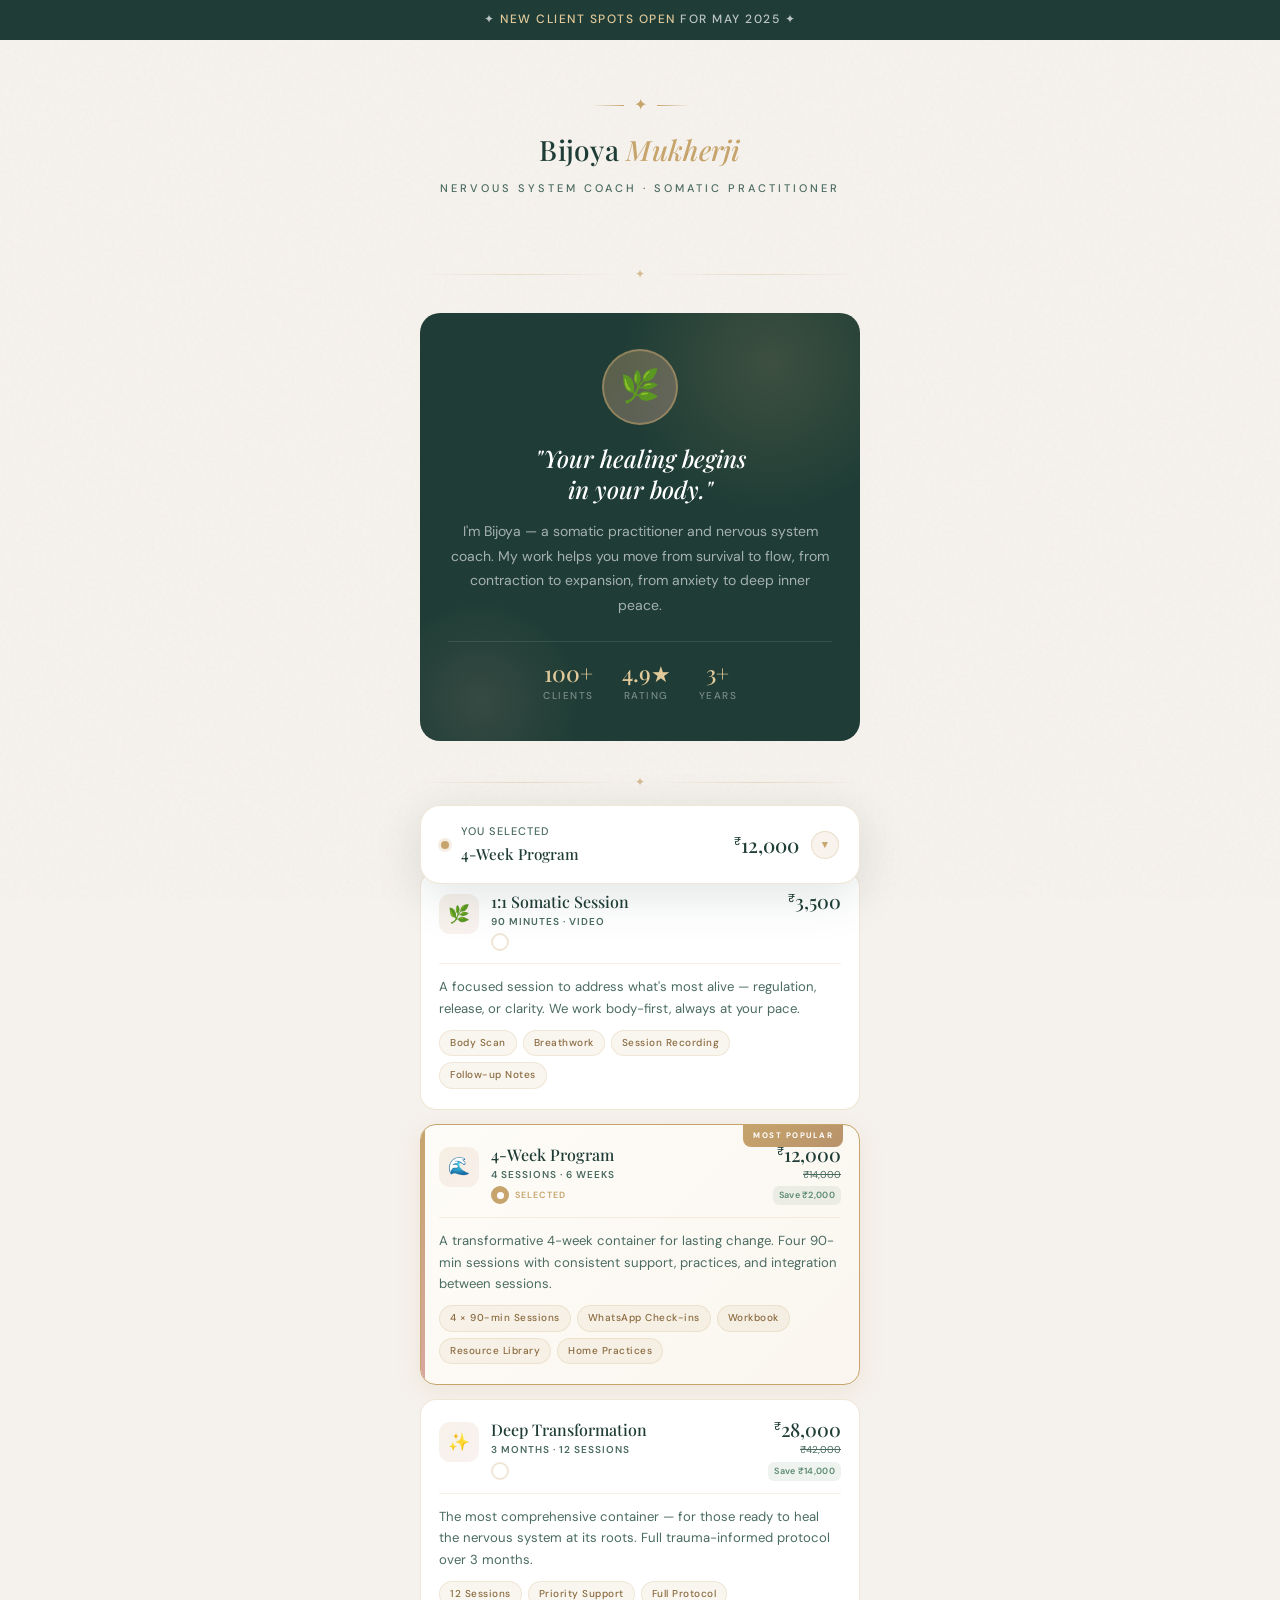
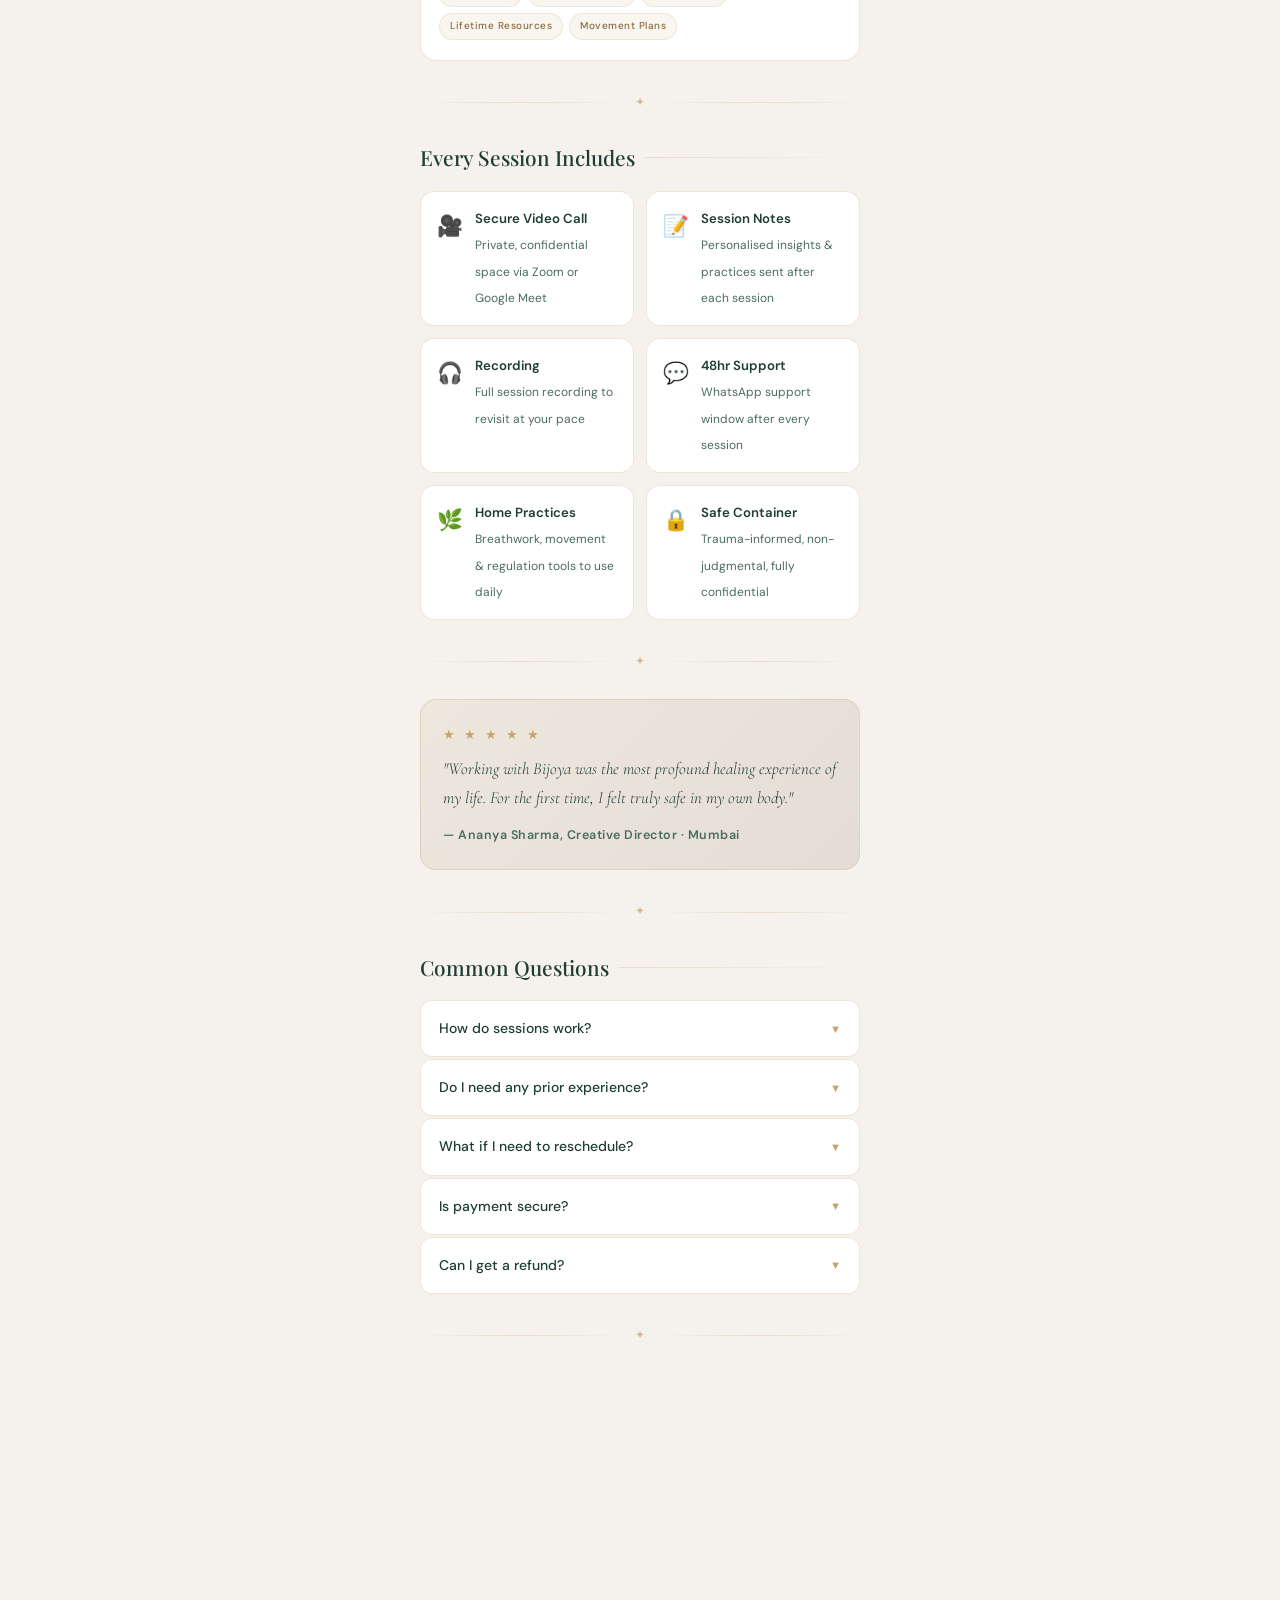
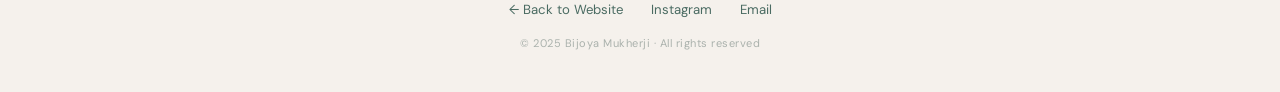
==== commit 1d2762d1: "Add files via upload Push updated payment page" ====
--- a/pay.html
+++ b/pay.html
@@ -91,7 +91,7 @@
     .page {
       max-width: 480px;
       margin: 0 auto;
-      padding: 36px 20px 80px;
+      padding: 36px 20px 100px; /* extra bottom clearance for sticky pay box */
       position: relative; z-index: 1;
     }
 
@@ -196,9 +196,9 @@
       background: var(--white);
       border: 1.5px solid var(--border);
       border-radius: 16px;
-      padding: 22px 20px;
+      padding: 20px 18px;
       cursor: pointer;
-      transition: all 0.3s ease;
+      transition: border-color 0.3s ease, box-shadow 0.3s ease, background 0.3s ease;
       position: relative;
       overflow: hidden;
     }
@@ -209,12 +209,10 @@
       background: linear-gradient(180deg, var(--gold), var(--rose));
       transform: scaleY(0); transform-origin: top;
       transition: transform 0.35s ease;
-      border-radius: 0 0 0 0;
     }
     .service-card:hover, .service-card.selected {
       border-color: var(--gold);
-      box-shadow: 0 8px 32px rgba(198,164,108,0.15);
-      transform: translateY(-2px);
+      box-shadow: 0 6px 24px rgba(198,164,108,0.14);
     }
     .service-card:hover::before, .service-card.selected::before {
       transform: scaleY(1);
@@ -223,44 +221,72 @@
       background: linear-gradient(135deg, #FEFCF8, #FAF6EF);
     }
 
+    /* ── Restructured service-top: 3 rows on mobile ── */
     .service-top {
-      display: flex; align-items: flex-start;
-      justify-content: space-between; gap: 12px;
+      display: grid;
+      grid-template-columns: 40px 1fr auto;
+      grid-template-rows: auto auto;
+      column-gap: 12px;
+      row-gap: 2px;
+      align-items: start;
     }
     .service-icon-wrap {
-      width: 44px; height: 44px; flex-shrink: 0;
-      border-radius: 12px;
+      width: 40px; height: 40px;
+      border-radius: 11px;
       background: linear-gradient(135deg, rgba(198,164,108,0.15), rgba(216,167,160,0.15));
       display: flex; align-items: center; justify-content: center;
-      font-size: 1.2rem;
-    }
-    .service-info { flex: 1; }
+      font-size: 1.1rem;
+      grid-row: 1 / 3;
+      grid-column: 1;
+      margin-top: 2px;
+    }
+    .service-info {
+      grid-column: 2;
+      grid-row: 1;
+      min-width: 0;
+    }
     .service-name {
       font-family: 'Playfair Display', serif;
-      font-size: 1.05rem; font-weight: 500;
-      color: var(--text); margin-bottom: 3px;
+      font-size: 1rem; font-weight: 500;
+      color: var(--text);
+      line-height: 1.2;
+      margin-bottom: 4px;
     }
     .service-duration {
-      font-size: 11px; font-weight: 500;
-      letter-spacing: 1.5px; text-transform: uppercase;
+      font-size: 10px; font-weight: 600;
+      letter-spacing: 1px; text-transform: uppercase;
       color: var(--soft);
-    }
-    .service-price-wrap { text-align: right; flex-shrink: 0; }
+      line-height: 1.4;
+    }
+    .service-price-wrap {
+      grid-column: 3;
+      grid-row: 1 / 3;
+      text-align: right;
+      display: flex; flex-direction: column;
+      align-items: flex-end;
+      gap: 3px;
+    }
+    .service-selector-row {
+      grid-column: 2;
+      grid-row: 2;
+      display: flex; align-items: center; gap: 6px;
+      margin-top: 2px;
+    }
     .service-price {
       font-family: 'Playfair Display', serif;
-      font-size: 1.3rem; font-weight: 500;
+      font-size: 1.2rem; font-weight: 500;
       color: var(--text); line-height: 1;
     }
-    .service-price sup { font-size: 0.75rem; font-family: 'DM Sans'; vertical-align: super; }
+    .service-price sup { font-size: 0.7rem; font-family: 'DM Sans'; vertical-align: super; }
     .service-og {
-      font-size: 11px; color: var(--soft);
-      text-decoration: line-through; margin-top: 2px;
+      font-size: 10px; color: var(--soft);
+      text-decoration: line-through;
     }
     .service-save {
-      font-size: 10px; font-weight: 600;
+      font-size: 9px; font-weight: 600;
       color: #5B8A6E; background: rgba(91,138,110,0.1);
-      padding: 2px 7px; border-radius: 8px;
-      letter-spacing: 0.5px; margin-top: 3px;
+      padding: 2px 6px; border-radius: 6px;
+      letter-spacing: 0.3px;
       display: inline-block;
     }
     .service-desc {
@@ -272,22 +298,22 @@
       border-top: 1px solid rgba(198,164,108,0.15);
     }
     .service-includes {
-      display: flex; flex-wrap: wrap; gap: 7px;
-      margin-top: 12px;
+      display: flex; flex-wrap: wrap; gap: 6px;
+      margin-top: 10px;
     }
     .service-tag {
       font-size: 10px; font-weight: 500;
-      letter-spacing: 0.8px;
+      letter-spacing: 0.5px;
       padding: 4px 10px; border-radius: 20px;
       background: rgba(198,164,108,0.1);
       color: #8A6A3E;
       border: 1px solid rgba(198,164,108,0.2);
     }
     .service-selector {
-      width: 20px; height: 20px;
+      width: 18px; height: 18px;
       border-radius: 50%;
       border: 2px solid var(--border);
-      flex-shrink: 0; margin-top: 2px;
+      flex-shrink: 0;
       display: flex; align-items: center; justify-content: center;
       transition: all 0.25s;
     }
@@ -297,19 +323,28 @@
     }
     .service-selector::after {
       content: '';
-      width: 8px; height: 8px;
+      width: 7px; height: 7px;
       border-radius: 50%;
       background: var(--white);
       display: none;
     }
     .service-card.selected .service-selector::after { display: block; }
+    .service-selected-label {
+      font-size: 9px; font-weight: 600;
+      letter-spacing: 1px; text-transform: uppercase;
+      color: var(--gold);
+      opacity: 0;
+      transition: opacity 0.25s;
+    }
+    .service-card.selected .service-selected-label { opacity: 1; }
+
     .popular-flag {
-      position: absolute; top: -1px; right: 18px;
+      position: absolute; top: 0; right: 16px;
       background: linear-gradient(135deg, var(--gold), #B8926A);
       color: var(--white);
-      font-size: 9px; font-weight: 700;
+      font-size: 8px; font-weight: 700;
       letter-spacing: 1.5px; text-transform: uppercase;
-      padding: 4px 12px 5px;
+      padding: 4px 10px 5px;
       border-radius: 0 0 8px 8px;
     }
 
@@ -403,6 +438,7 @@
       margin-bottom: 16px;
       position: sticky;
       bottom: 16px;
+      z-index: 100;
       box-shadow: 0 12px 48px rgba(31,61,54,0.13);
       overflow: hidden;
       transition: box-shadow 0.3s;
@@ -665,7 +701,10 @@
           <div class="service-price-wrap">
             <div class="service-price"><sup>₹</sup>3,500</div>
           </div>
-          <div class="service-selector"></div>
+          <div class="service-selector-row">
+            <div class="service-selector"></div>
+            <span class="service-selected-label">Selected</span>
+          </div>
         </div>
         <div class="service-desc">A focused session to address what's most alive — regulation, release, or clarity. We work body-first, always at your pace.</div>
         <div class="service-includes">
@@ -682,14 +721,17 @@
           <div class="service-icon-wrap">🌊</div>
           <div class="service-info">
             <div class="service-name">4-Week Program</div>
-            <div class="service-duration">4 Sessions · 6 Weeks Support</div>
+            <div class="service-duration">4 Sessions · 6 Weeks</div>
           </div>
           <div class="service-price-wrap">
             <div class="service-price"><sup>₹</sup>12,000</div>
             <div class="service-og">₹14,000</div>
             <div class="service-save">Save ₹2,000</div>
           </div>
-          <div class="service-selector"></div>
+          <div class="service-selector-row">
+            <div class="service-selector"></div>
+            <span class="service-selected-label">Selected</span>
+          </div>
         </div>
         <div class="service-desc">A transformative 4-week container for lasting change. Four 90-min sessions with consistent support, practices, and integration between sessions.</div>
         <div class="service-includes">
@@ -713,7 +755,10 @@
             <div class="service-og">₹42,000</div>
             <div class="service-save">Save ₹14,000</div>
           </div>
-          <div class="service-selector"></div>
+          <div class="service-selector-row">
+            <div class="service-selector"></div>
+            <span class="service-selected-label">Selected</span>
+          </div>
         </div>
         <div class="service-desc">The most comprehensive container — for those ready to heal the nervous system at its roots. Full trauma-informed protocol over 3 months.</div>
         <div class="service-includes">
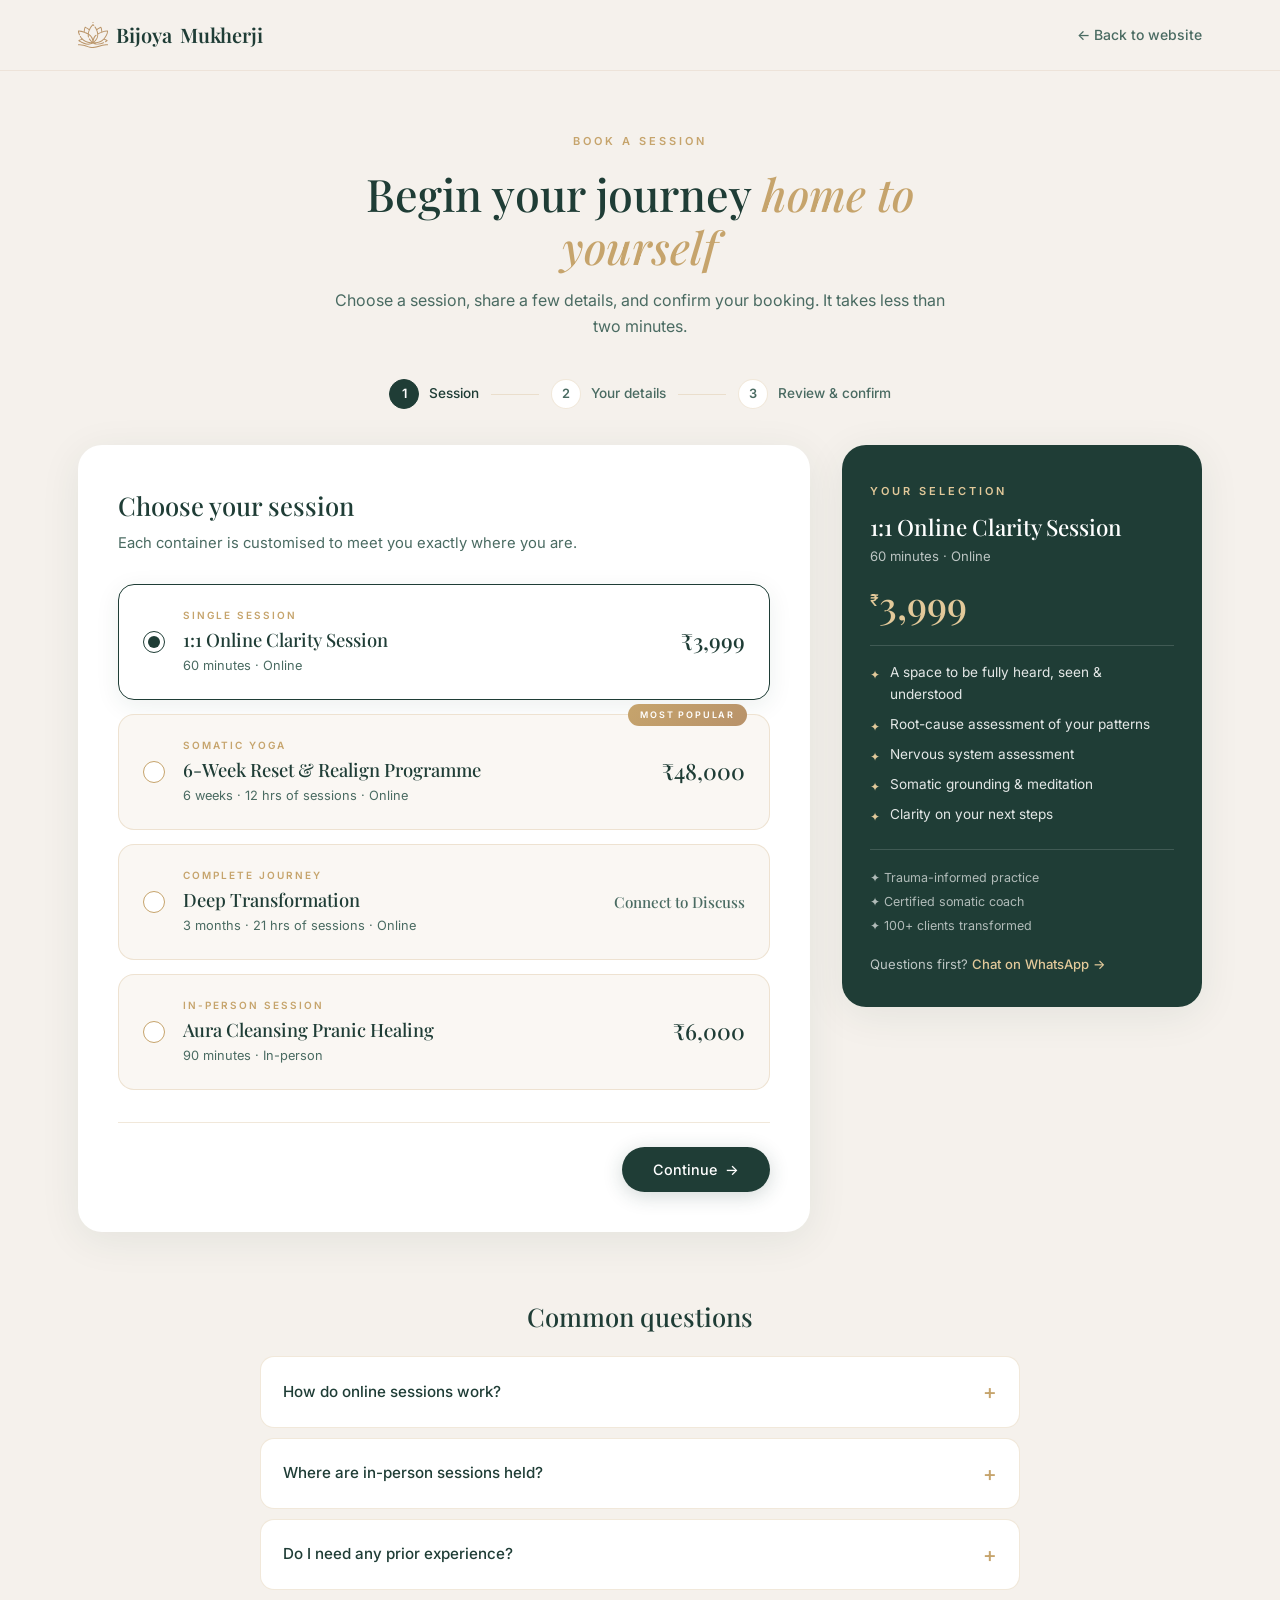
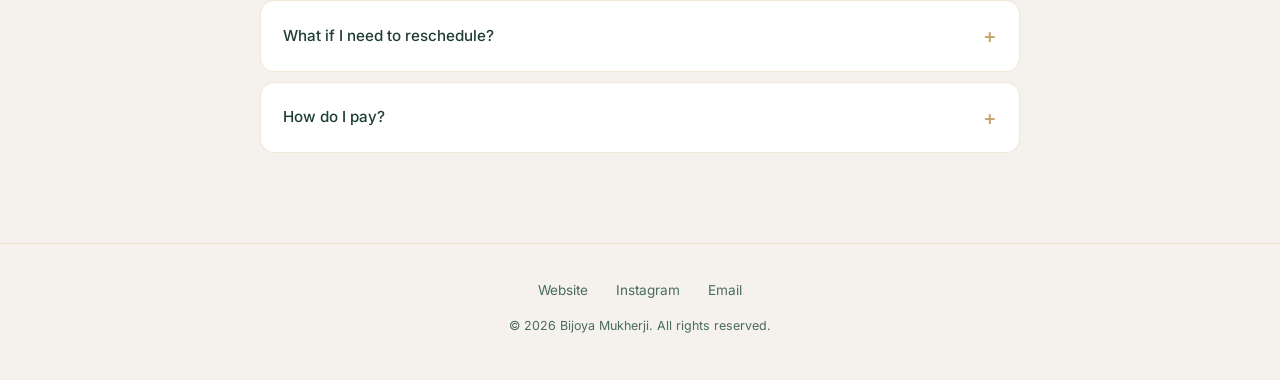
==== commit 73d62c53: "Updated changes for new media and audio changes" ====
--- a/pay.html
+++ b/pay.html
@@ -1,1030 +1,476 @@
-<!DOCTYPE html>
-<html lang="en">
-<head>
-  <meta charset="UTF-8" />
-  <meta name="viewport" content="width=device-width, initial-scale=1.0" />
-  <title>Book a Session — Bijoya Mukherji</title>
-  <meta name="description" content="Book a somatic healing session with Bijoya Mukherji — Nervous System Coach & Transformation Guide." />
-  <link rel="preconnect" href="https://fonts.googleapis.com" />
-  <link rel="preconnect" href="https://fonts.gstatic.com" crossorigin />
-  <link href="https://fonts.googleapis.com/css2?family=Playfair+Display:ital,wght@0,400;0,500;0,600;1,400;1,500&family=DM+Sans:wght@300;400;500;600&family=Cormorant+Garamond:ital,wght@0,300;0,400;1,300;1,400&display=swap" rel="stylesheet" />
-
-  <style>
-    *, *::before, *::after { box-sizing: border-box; margin: 0; padding: 0; }
-
-    :root {
-      --bg:       #F5F1EC;
-      --bg2:      #EDE7DE;
-      --text:     #1F3D36;
-      --soft:     #4A6B62;
-      --gold:     #C6A46C;
-      --gold-lt:  #E2C99A;
-      --rose:     #D8A7A0;
-      --white:    #FFFFFF;
-      --border:   rgba(198,164,108,0.28);
-    }
-
-    html { scroll-behavior: smooth; }
-
-    body {
-      background: var(--bg);
-      color: var(--text);
-      font-family: 'DM Sans', sans-serif;
-      font-weight: 400;
-      line-height: 1.65;
-      min-height: 100vh;
-    }
-
-    /* ── GRAIN TEXTURE ── */
-    body::before {
-      content: '';
-      position: fixed; inset: 0;
-      background-image: url("data:image/svg+xml,%3Csvg viewBox='0 0 256 256' xmlns='http://www.w3.org/2000/svg'%3E%3Cfilter id='noise'%3E%3CfeTurbulence type='fractalNoise' baseFrequency='0.9' numOctaves='4' stitchTiles='stitch'/%3E%3C/filter%3E%3Crect width='100%25' height='100%25' filter='url(%23noise)' opacity='0.04'/%3E%3C/svg%3E");
-      pointer-events: none; z-index: 0; opacity: 0.5;
-    }
-
-    /* ── TOP BAR ── */
-    .topbar {
-      background: var(--text);
-      text-align: center;
-      padding: 10px 20px;
-      font-size: 12px;
-      font-weight: 500;
-      color: rgba(255,255,255,0.7);
-      letter-spacing: 1.5px;
-      text-transform: uppercase;
-      position: relative; z-index: 1;
-    }
-    .topbar span { color: var(--gold-lt); }
-
-    /* ── HEADER ── */
-    header {
-      text-align: center;
-      padding: 48px 24px 0;
-      position: relative; z-index: 1;
-    }
-    .logo-mark {
-      display: inline-flex; align-items: center; gap: 10px;
-      margin-bottom: 8px;
-    }
-    .logo-line {
-      width: 32px; height: 1px;
-      background: linear-gradient(90deg, transparent, var(--gold));
-    }
-    .logo-line.right {
-      background: linear-gradient(90deg, var(--gold), transparent);
-    }
-    .logo-gem { color: var(--gold); font-size: 1rem; }
-    .header-name {
-      font-family: 'Playfair Display', serif;
-      font-size: 1.75rem; font-weight: 500;
-      color: var(--text); letter-spacing: 0.3px;
-    }
-    .header-name em { font-style: italic; color: var(--gold); }
-    .header-role {
-      font-size: 11px; font-weight: 500;
-      letter-spacing: 3px; text-transform: uppercase;
-      color: var(--soft); margin-top: 6px;
-    }
-
-    /* ── PAGE WRAPPER ── */
-    .page {
-      max-width: 480px;
-      margin: 0 auto;
-      padding: 36px 20px 100px; /* extra bottom clearance for sticky pay box */
-      position: relative; z-index: 1;
-    }
-
-    /* ── SECTION DIVIDER ── */
-    .ornament {
-      display: flex; align-items: center; gap: 14px;
-      margin: 32px 0 28px;
-    }
-    .ornament-line {
-      flex: 1; height: 1px;
-      background: linear-gradient(90deg, transparent, var(--border), transparent);
-    }
-    .ornament-icon { color: var(--gold); font-size: 0.75rem; opacity: 0.7; }
-
-    /* ── INTRO CARD ── */
-    .intro-card {
-      background: var(--text);
-      border-radius: 20px;
-      padding: 36px 28px;
-      text-align: center;
-      position: relative;
-      overflow: hidden;
-      margin-bottom: 20px;
-    }
-    .intro-card::before {
-      content: '';
-      position: absolute;
-      width: 300px; height: 300px;
-      border-radius: 50%;
-      background: radial-gradient(circle, rgba(198,164,108,0.18) 0%, transparent 70%);
-      top: -100px; right: -60px;
-      pointer-events: none;
-    }
-    .intro-card::after {
-      content: '';
-      position: absolute;
-      width: 200px; height: 200px;
-      border-radius: 50%;
-      background: radial-gradient(circle, rgba(216,167,160,0.12) 0%, transparent 70%);
-      bottom: -60px; left: -40px;
-      pointer-events: none;
-    }
-    .intro-avatar {
-      width: 76px; height: 76px;
-      border-radius: 50%;
-      background: linear-gradient(135deg, rgba(198,164,108,0.35), rgba(216,167,160,0.35));
-      border: 2px solid rgba(198,164,108,0.5);
-      display: flex; align-items: center; justify-content: center;
-      font-size: 2rem;
-      margin: 0 auto 18px;
-      position: relative; z-index: 1;
-    }
-    .intro-card h2 {
-      font-family: 'Playfair Display', serif;
-      font-size: 1.5rem; font-weight: 500; font-style: italic;
-      color: var(--white);
-      line-height: 1.3;
-      margin-bottom: 14px;
-      position: relative; z-index: 1;
-    }
-    .intro-card p {
-      font-size: 0.875rem;
-      color: rgba(255,255,255,0.6);
-      line-height: 1.75;
-      position: relative; z-index: 1;
-    }
-    .intro-stats {
-      display: flex; justify-content: center; gap: 28px;
-      margin-top: 24px; padding-top: 20px;
-      border-top: 1px solid rgba(255,255,255,0.1);
-      position: relative; z-index: 1;
-    }
-    .stat { text-align: center; }
-    .stat-num {
-      font-family: 'Playfair Display', serif;
-      font-size: 1.4rem; font-weight: 500;
-      color: var(--gold-lt); line-height: 1;
-    }
-    .stat-label {
-      font-size: 10px; font-weight: 500;
-      letter-spacing: 1.5px; text-transform: uppercase;
-      color: rgba(255,255,255,0.4); margin-top: 4px;
-    }
-
-    /* ── SECTION TITLE ── */
-    .section-title {
-      font-family: 'Playfair Display', serif;
-      font-size: 1.3rem; font-weight: 500;
-      color: var(--text); margin-bottom: 16px;
-      display: flex; align-items: center; gap: 10px;
-    }
-    .section-title::after {
-      content: '';
-      flex: 1; height: 1px;
-      background: linear-gradient(90deg, var(--border), transparent);
-    }
-
-    /* ── SERVICE CARDS ── */
-    .service-list { display: flex; flex-direction: column; gap: 14px; margin-bottom: 8px; }
-
-    .service-card {
-      background: var(--white);
-      border: 1.5px solid var(--border);
-      border-radius: 16px;
-      padding: 20px 18px;
-      cursor: pointer;
-      transition: border-color 0.3s ease, box-shadow 0.3s ease, background 0.3s ease;
-      position: relative;
-      overflow: hidden;
-    }
-    .service-card::before {
-      content: '';
-      position: absolute; top: 0; left: 0;
-      width: 4px; height: 100%;
-      background: linear-gradient(180deg, var(--gold), var(--rose));
-      transform: scaleY(0); transform-origin: top;
-      transition: transform 0.35s ease;
-    }
-    .service-card:hover, .service-card.selected {
-      border-color: var(--gold);
-      box-shadow: 0 6px 24px rgba(198,164,108,0.14);
-    }
-    .service-card:hover::before, .service-card.selected::before {
-      transform: scaleY(1);
-    }
-    .service-card.selected {
-      background: linear-gradient(135deg, #FEFCF8, #FAF6EF);
-    }
-
-    /* ── Restructured service-top: 3 rows on mobile ── */
-    .service-top {
-      display: grid;
-      grid-template-columns: 40px 1fr auto;
-      grid-template-rows: auto auto;
-      column-gap: 12px;
-      row-gap: 2px;
-      align-items: start;
-    }
-    .service-icon-wrap {
-      width: 40px; height: 40px;
-      border-radius: 11px;
-      background: linear-gradient(135deg, rgba(198,164,108,0.15), rgba(216,167,160,0.15));
-      display: flex; align-items: center; justify-content: center;
-      font-size: 1.1rem;
-      grid-row: 1 / 3;
-      grid-column: 1;
-      margin-top: 2px;
-    }
-    .service-info {
-      grid-column: 2;
-      grid-row: 1;
-      min-width: 0;
-    }
-    .service-name {
-      font-family: 'Playfair Display', serif;
-      font-size: 1rem; font-weight: 500;
-      color: var(--text);
-      line-height: 1.2;
-      margin-bottom: 4px;
-    }
-    .service-duration {
-      font-size: 10px; font-weight: 600;
-      letter-spacing: 1px; text-transform: uppercase;
-      color: var(--soft);
-      line-height: 1.4;
-    }
-    .service-price-wrap {
-      grid-column: 3;
-      grid-row: 1 / 3;
-      text-align: right;
-      display: flex; flex-direction: column;
-      align-items: flex-end;
-      gap: 3px;
-    }
-    .service-selector-row {
-      grid-column: 2;
-      grid-row: 2;
-      display: flex; align-items: center; gap: 6px;
-      margin-top: 2px;
-    }
-    .service-price {
-      font-family: 'Playfair Display', serif;
-      font-size: 1.2rem; font-weight: 500;
-      color: var(--text); line-height: 1;
-    }
-    .service-price sup { font-size: 0.7rem; font-family: 'DM Sans'; vertical-align: super; }
-    .service-og {
-      font-size: 10px; color: var(--soft);
-      text-decoration: line-through;
-    }
-    .service-save {
-      font-size: 9px; font-weight: 600;
-      color: #5B8A6E; background: rgba(91,138,110,0.1);
-      padding: 2px 6px; border-radius: 6px;
-      letter-spacing: 0.3px;
-      display: inline-block;
-    }
-    .service-desc {
-      font-size: 0.82rem;
-      color: var(--soft);
-      line-height: 1.65;
-      margin-top: 12px;
-      padding-top: 12px;
-      border-top: 1px solid rgba(198,164,108,0.15);
-    }
-    .service-includes {
-      display: flex; flex-wrap: wrap; gap: 6px;
-      margin-top: 10px;
-    }
-    .service-tag {
-      font-size: 10px; font-weight: 500;
-      letter-spacing: 0.5px;
-      padding: 4px 10px; border-radius: 20px;
-      background: rgba(198,164,108,0.1);
-      color: #8A6A3E;
-      border: 1px solid rgba(198,164,108,0.2);
-    }
-    .service-selector {
-      width: 18px; height: 18px;
-      border-radius: 50%;
-      border: 2px solid var(--border);
-      flex-shrink: 0;
-      display: flex; align-items: center; justify-content: center;
-      transition: all 0.25s;
-    }
-    .service-card.selected .service-selector {
-      background: var(--gold);
-      border-color: var(--gold);
-    }
-    .service-selector::after {
-      content: '';
-      width: 7px; height: 7px;
-      border-radius: 50%;
-      background: var(--white);
-      display: none;
-    }
-    .service-card.selected .service-selector::after { display: block; }
-    .service-selected-label {
-      font-size: 9px; font-weight: 600;
-      letter-spacing: 1px; text-transform: uppercase;
-      color: var(--gold);
-      opacity: 0;
-      transition: opacity 0.25s;
-    }
-    .service-card.selected .service-selected-label { opacity: 1; }
-
-    .popular-flag {
-      position: absolute; top: 0; right: 16px;
-      background: linear-gradient(135deg, var(--gold), #B8926A);
-      color: var(--white);
-      font-size: 8px; font-weight: 700;
-      letter-spacing: 1.5px; text-transform: uppercase;
-      padding: 4px 10px 5px;
-      border-radius: 0 0 8px 8px;
-    }
-
-    /* ── WHAT'S INCLUDED ── */
-    .included-grid {
-      display: grid;
-      grid-template-columns: 1fr 1fr;
-      gap: 12px;
-      margin-bottom: 8px;
-    }
-    .included-item {
-      background: var(--white);
-      border: 1px solid var(--border);
-      border-radius: 14px;
-      padding: 16px 16px 14px;
-      display: flex; align-items: flex-start; gap: 12px;
-    }
-    .included-icon {
-      font-size: 1.3rem; flex-shrink: 0;
-      margin-top: 1px;
-    }
-    .included-text strong {
-      display: block;
-      font-size: 0.825rem; font-weight: 600;
-      color: var(--text); margin-bottom: 2px;
-    }
-    .included-text span {
-      font-size: 0.75rem; color: var(--soft); line-height: 1.5;
-    }
-
-    /* ── TESTIMONIAL STRIP ── */
-    .testi-strip {
-      background: linear-gradient(135deg, #EDE7DE, #E5DDD5);
-      border: 1px solid var(--border);
-      border-radius: 16px;
-      padding: 24px 22px;
-      margin-bottom: 8px;
-    }
-    .testi-stars { color: var(--gold); font-size: 0.8rem; letter-spacing: 3px; margin-bottom: 10px; }
-    .testi-text {
-      font-family: 'Cormorant Garamond', serif;
-      font-size: 1.05rem; font-style: italic;
-      font-weight: 300;
-      color: var(--text);
-      line-height: 1.7;
-      margin-bottom: 12px;
-    }
-    .testi-author {
-      font-size: 0.78rem; font-weight: 600;
-      color: var(--soft); letter-spacing: 0.5px;
-    }
-
-    /* ── FAQ ── */
-    .faq-list { display: flex; flex-direction: column; gap: 2px; margin-bottom: 8px; }
-    .faq-item {
-      border: 1px solid var(--border);
-      border-radius: 12px;
-      overflow: hidden;
-      background: var(--white);
-      transition: box-shadow 0.25s;
-    }
-    .faq-item.open { box-shadow: 0 4px 20px rgba(198,164,108,0.1); }
-    .faq-q {
-      display: flex; align-items: center;
-      justify-content: space-between;
-      padding: 16px 18px;
-      cursor: pointer;
-      font-size: 0.875rem; font-weight: 500;
-      color: var(--text);
-      gap: 12px;
-      user-select: none;
-    }
-    .faq-chevron {
-      font-size: 0.7rem; color: var(--gold);
-      transition: transform 0.3s; flex-shrink: 0;
-    }
-    .faq-item.open .faq-chevron { transform: rotate(180deg); }
-    .faq-a {
-      max-height: 0; overflow: hidden;
-      transition: max-height 0.35s ease, padding 0.3s;
-      font-size: 0.825rem; color: var(--soft); line-height: 1.75;
-      padding: 0 18px;
-    }
-    .faq-item.open .faq-a { max-height: 200px; padding: 0 18px 16px; }
-
-    /* ── PAYMENT BOX ── */
-    .pay-box {
-      background: var(--white);
-      border: 1.5px solid var(--border);
-      border-radius: 20px;
-      margin-bottom: 16px;
-      position: sticky;
-      bottom: 16px;
-      z-index: 100;
-      box-shadow: 0 12px 48px rgba(31,61,54,0.13);
-      overflow: hidden;
-      transition: box-shadow 0.3s;
-    }
-    .pay-box.expanded {
-      box-shadow: 0 20px 64px rgba(31,61,54,0.18);
-    }
-
-    /* Collapsed pill header — always visible */
-    .pay-collapsed {
-      display: flex; align-items: center;
-      justify-content: space-between;
-      padding: 16px 20px;
-      cursor: pointer;
-      user-select: none;
-      gap: 12px;
-      transition: background 0.25s;
-    }
-    .pay-collapsed:hover { background: #FDFAF6; }
-    .pay-collapsed-left {
-      display: flex; align-items: center; gap: 12px;
-      min-width: 0;
-    }
-    .pay-collapsed-dot {
-      width: 8px; height: 8px;
-      border-radius: 50%;
-      background: var(--gold);
-      flex-shrink: 0;
-      box-shadow: 0 0 0 3px rgba(198,164,108,0.2);
-    }
-    .pay-collapsed-label {
-      font-size: 11px; font-weight: 500;
-      letter-spacing: 1px; text-transform: uppercase;
-      color: var(--soft); margin-bottom: 1px;
-    }
-    .pay-collapsed-name {
-      font-family: 'Playfair Display', serif;
-      font-size: 0.95rem; font-weight: 500;
-      color: var(--text);
-      white-space: nowrap; overflow: hidden; text-overflow: ellipsis;
-    }
-    .pay-collapsed-right {
-      display: flex; align-items: center; gap: 12px;
-      flex-shrink: 0;
-    }
-    .pay-collapsed-price {
-      font-family: 'Playfair Display', serif;
-      font-size: 1.25rem; font-weight: 500;
-      color: var(--text);
-    }
-    .pay-collapsed-price sup {
-      font-size: 0.7rem;
-      font-family: 'DM Sans';
-      vertical-align: super;
-    }
-    .pay-chevron {
-      width: 28px; height: 28px;
-      border-radius: 50%;
-      background: rgba(198,164,108,0.12);
-      border: 1px solid var(--border);
-      display: flex; align-items: center; justify-content: center;
-      font-size: 0.65rem; color: var(--gold);
-      transition: transform 0.35s cubic-bezier(0.34,1.56,0.64,1), background 0.25s;
-      flex-shrink: 0;
-    }
-    .pay-box.expanded .pay-chevron {
-      transform: rotate(180deg);
-      background: var(--gold);
-      color: var(--white);
-      border-color: var(--gold);
-    }
-
-    /* Expandable body */
-    .pay-body {
-      max-height: 0;
-      overflow: hidden;
-      transition: max-height 0.45s cubic-bezier(0.4,0,0.2,1);
-    }
-    .pay-box.expanded .pay-body {
-      max-height: 360px;
-    }
-    .pay-body-inner {
-      padding: 4px 20px 24px;
-      border-top: 1px solid var(--border);
-    }
-    .pay-divider-line {
-      height: 1px;
-      background: linear-gradient(90deg, transparent, var(--border), transparent);
-      margin-bottom: 20px;
-    }
-
-    .pay-btn {
-      display: flex;
-      align-items: center; justify-content: center;
-      gap: 10px;
-      width: 100%;
-      padding: 16px 28px;
-      background: linear-gradient(135deg, var(--gold) 0%, #B8926A 100%);
-      color: var(--white);
-      border: none; border-radius: 50px;
-      font-family: 'DM Sans', sans-serif;
-      font-size: 1rem; font-weight: 600;
-      letter-spacing: 0.3px;
-      cursor: pointer;
-      transition: all 0.35s cubic-bezier(0.34,1.56,0.64,1);
-      text-decoration: none;
-      box-shadow: 0 6px 28px rgba(198,164,108,0.4);
-      position: relative; overflow: hidden;
-      margin-bottom: 14px;
-    }
-    .pay-btn::before {
-      content: '';
-      position: absolute; inset: 0;
-      background: linear-gradient(135deg, rgba(255,255,255,0.15), transparent);
-      opacity: 0; transition: opacity 0.3s;
-    }
-    .pay-btn:hover {
-      transform: translateY(-2px) scale(1.01);
-      box-shadow: 0 12px 36px rgba(198,164,108,0.5);
-    }
-    .pay-btn:hover::before { opacity: 1; }
-    .pay-btn:active { transform: scale(0.98); }
-    .pay-btn-icon { font-size: 1.1rem; }
-
-    .pay-security {
-      display: flex; align-items: center; justify-content: center;
-      gap: 16px; margin-bottom: 10px; flex-wrap: wrap;
-    }
-    .pay-badge {
-      display: flex; align-items: center; gap: 5px;
-      font-size: 10px; font-weight: 500;
-      color: var(--soft); letter-spacing: 0.5px;
-    }
-    .pay-badge-icon { font-size: 0.8rem; }
-
-    .pay-whatsapp {
-      display: flex; align-items: center; justify-content: center;
-      gap: 8px;
-      font-size: 0.8rem; color: var(--soft);
-    }
-    .pay-whatsapp a {
-      color: var(--gold); font-weight: 600;
-      text-decoration: none;
-    }
-    .pay-whatsapp a:hover { text-decoration: underline; }
-
-    /* ── FOOTER ── */
-    .pay-footer {
-      text-align: center; padding: 28px 24px 40px;
-      position: relative; z-index: 1;
-    }
-    .pay-footer a {
-      font-size: 0.825rem; color: var(--soft);
-      text-decoration: none; display: inline-block;
-      margin: 0 12px;
-      transition: color 0.2s;
-    }
-    .pay-footer a:hover { color: var(--gold); }
-    .pay-footer-copy {
-      font-size: 11px; color: rgba(31,61,54,0.35);
-      margin-top: 12px; letter-spacing: 0.5px;
-    }
-
-    /* ── ANIMATIONS ── */
-    .fade-in {
-      opacity: 0; transform: translateY(20px);
-      animation: fadeUp 0.6s ease forwards;
-    }
-    .fade-in:nth-child(1) { animation-delay: 0.1s; }
-    .fade-in:nth-child(2) { animation-delay: 0.2s; }
-    .fade-in:nth-child(3) { animation-delay: 0.3s; }
-    .fade-in:nth-child(4) { animation-delay: 0.4s; }
-    .fade-in:nth-child(5) { animation-delay: 0.5s; }
-    @keyframes fadeUp {
-      to { opacity: 1; transform: translateY(0); }
-    }
-
-    /* ── TOAST ── */
-    .toast {
-      position: fixed; bottom: 100px; left: 50%;
-      transform: translateX(-50%) translateY(20px);
-      background: var(--text);
-      color: var(--white);
-      font-size: 0.82rem; font-weight: 500;
-      padding: 12px 22px; border-radius: 50px;
-      box-shadow: 0 8px 32px rgba(31,61,54,0.2);
-      opacity: 0; pointer-events: none;
-      transition: all 0.35s;
-      white-space: nowrap; z-index: 999;
-    }
-    .toast.show {
-      opacity: 1; transform: translateX(-50%) translateY(0);
-    }
-  </style>
-</head>
-<body>
-
-  <!-- Top Bar -->
-  <div class="topbar">✦ <span>New client spots open</span> for May 2025 ✦</div>
-
-  <!-- Header -->
-  <header>
-    <div class="logo-mark">
-      <div class="logo-line"></div>
-      <span class="logo-gem">✦</span>
-      <div class="logo-line right"></div>
-    </div>
-    <div class="header-name">Bijoya <em>Mukherji</em></div>
-    <div class="header-role">Nervous System Coach · Somatic Practitioner</div>
-  </header>
-
-  <!-- Page -->
-  <div class="page">
-
-    <!-- Intro Card -->
-    <div class="ornament">
-      <div class="ornament-line"></div>
-      <span class="ornament-icon">✦</span>
-      <div class="ornament-line"></div>
-    </div>
-
-    <div class="intro-card fade-in">
-      <div class="intro-avatar">🌿</div>
-      <h2>"Your healing begins<br>in your body."</h2>
-      <p>I'm Bijoya — a somatic practitioner and nervous system coach. My work helps you move from survival to flow, from contraction to expansion, from anxiety to deep inner peace.</p>
-      <div class="intro-stats">
-        <div class="stat">
-          <div class="stat-num">100+</div>
-          <div class="stat-label">Clients</div>
-        </div>
-        <div class="stat">
-          <div class="stat-num">4.9★</div>
-          <div class="stat-label">Rating</div>
-        </div>
-        <div class="stat">
-          <div class="stat-num">3+</div>
-          <div class="stat-label">Years</div>
-        </div>
-      </div>
-    </div>
-
-    <!-- Services -->
-    <div class="ornament fade-in">
-      <div class="ornament-line"></div>
-      <span class="ornament-icon">✦</span>
-      <div class="ornament-line"></div>
-    </div>
-
-    <div class="section-title fade-in">Choose Your Session</div>
-
-    <div class="service-list fade-in" id="serviceList">
-
-      <div class="service-card" data-id="1" data-price="3500" data-name="1:1 Somatic Session">
-        <div class="service-top">
-          <div class="service-icon-wrap">🌿</div>
-          <div class="service-info">
-            <div class="service-name">1:1 Somatic Session</div>
-            <div class="service-duration">90 minutes · Video</div>
-          </div>
-          <div class="service-price-wrap">
-            <div class="service-price"><sup>₹</sup>3,500</div>
-          </div>
-          <div class="service-selector-row">
-            <div class="service-selector"></div>
-            <span class="service-selected-label">Selected</span>
-          </div>
-        </div>
-        <div class="service-desc">A focused session to address what's most alive — regulation, release, or clarity. We work body-first, always at your pace.</div>
-        <div class="service-includes">
-          <span class="service-tag">Body Scan</span>
-          <span class="service-tag">Breathwork</span>
-          <span class="service-tag">Session Recording</span>
-          <span class="service-tag">Follow-up Notes</span>
-        </div>
-      </div>
-
-      <div class="service-card selected" data-id="2" data-price="12000" data-name="4-Week Deep Dive Program">
-        <span class="popular-flag">Most Popular</span>
-        <div class="service-top">
-          <div class="service-icon-wrap">🌊</div>
-          <div class="service-info">
-            <div class="service-name">4-Week Program</div>
-            <div class="service-duration">4 Sessions · 6 Weeks</div>
-          </div>
-          <div class="service-price-wrap">
-            <div class="service-price"><sup>₹</sup>12,000</div>
-            <div class="service-og">₹14,000</div>
-            <div class="service-save">Save ₹2,000</div>
-          </div>
-          <div class="service-selector-row">
-            <div class="service-selector"></div>
-            <span class="service-selected-label">Selected</span>
-          </div>
-        </div>
-        <div class="service-desc">A transformative 4-week container for lasting change. Four 90-min sessions with consistent support, practices, and integration between sessions.</div>
-        <div class="service-includes">
-          <span class="service-tag">4 × 90-min Sessions</span>
-          <span class="service-tag">WhatsApp Check-ins</span>
-          <span class="service-tag">Workbook</span>
-          <span class="service-tag">Resource Library</span>
-          <span class="service-tag">Home Practices</span>
-        </div>
-      </div>
-
-      <div class="service-card" data-id="3" data-price="28000" data-name="Deep Transformation Package">
-        <div class="service-top">
-          <div class="service-icon-wrap">✨</div>
-          <div class="service-info">
-            <div class="service-name">Deep Transformation</div>
-            <div class="service-duration">3 Months · 12 Sessions</div>
-          </div>
-          <div class="service-price-wrap">
-            <div class="service-price"><sup>₹</sup>28,000</div>
-            <div class="service-og">₹42,000</div>
-            <div class="service-save">Save ₹14,000</div>
-          </div>
-          <div class="service-selector-row">
-            <div class="service-selector"></div>
-            <span class="service-selected-label">Selected</span>
-          </div>
-        </div>
-        <div class="service-desc">The most comprehensive container — for those ready to heal the nervous system at its roots. Full trauma-informed protocol over 3 months.</div>
-        <div class="service-includes">
-          <span class="service-tag">12 Sessions</span>
-          <span class="service-tag">Priority Support</span>
-          <span class="service-tag">Full Protocol</span>
-          <span class="service-tag">Lifetime Resources</span>
-          <span class="service-tag">Movement Plans</span>
-        </div>
-      </div>
-
-    </div>
-
-    <!-- What's Included -->
-    <div class="ornament fade-in">
-      <div class="ornament-line"></div>
-      <span class="ornament-icon">✦</span>
-      <div class="ornament-line"></div>
-    </div>
-
-    <div class="section-title fade-in">Every Session Includes</div>
-    <div class="included-grid fade-in">
-      <div class="included-item">
-        <div class="included-icon">🎥</div>
-        <div class="included-text">
-          <strong>Secure Video Call</strong>
-          <span>Private, confidential space via Zoom or Google Meet</span>
-        </div>
-      </div>
-      <div class="included-item">
-        <div class="included-icon">📝</div>
-        <div class="included-text">
-          <strong>Session Notes</strong>
-          <span>Personalised insights & practices sent after each session</span>
-        </div>
-      </div>
-      <div class="included-item">
-        <div class="included-icon">🎧</div>
-        <div class="included-text">
-          <strong>Recording</strong>
-          <span>Full session recording to revisit at your pace</span>
-        </div>
-      </div>
-      <div class="included-item">
-        <div class="included-icon">💬</div>
-        <div class="included-text">
-          <strong>48hr Support</strong>
-          <span>WhatsApp support window after every session</span>
-        </div>
-      </div>
-      <div class="included-item">
-        <div class="included-icon">🌿</div>
-        <div class="included-text">
-          <strong>Home Practices</strong>
-          <span>Breathwork, movement & regulation tools to use daily</span>
-        </div>
-      </div>
-      <div class="included-item">
-        <div class="included-icon">🔒</div>
-        <div class="included-text">
-          <strong>Safe Container</strong>
-          <span>Trauma-informed, non-judgmental, fully confidential</span>
-        </div>
-      </div>
-    </div>
-
-    <!-- Testimonial -->
-    <div class="ornament fade-in">
-      <div class="ornament-line"></div>
-      <span class="ornament-icon">✦</span>
-      <div class="ornament-line"></div>
-    </div>
-
-    <div class="testi-strip fade-in" id="testiStrip">
-      <div class="testi-stars">★ ★ ★ ★ ★</div>
-      <div class="testi-text" id="testiText">"Working with Bijoya was the most profound healing experience of my life. For the first time, I felt truly safe in my own body."</div>
-      <div class="testi-author" id="testiAuthor">— Ananya Sharma, Creative Director · Mumbai</div>
-    </div>
-
-    <!-- FAQ -->
-    <div class="ornament fade-in">
-      <div class="ornament-line"></div>
-      <span class="ornament-icon">✦</span>
-      <div class="ornament-line"></div>
-    </div>
-
-    <div class="section-title fade-in">Common Questions</div>
-    <div class="faq-list fade-in">
-
-      <div class="faq-item">
-        <div class="faq-q">
-          How do sessions work?
-          <span class="faq-chevron">▼</span>
-        </div>
-        <div class="faq-a">All sessions are held online via video call — from the comfort of your own home. After booking, you'll receive a welcome email with a scheduling link to choose your preferred time slot within 48 hours.</div>
-      </div>
-
-      <div class="faq-item">
-        <div class="faq-q">
-          Do I need any prior experience?
-          <span class="faq-chevron">▼</span>
-        </div>
-        <div class="faq-a">Not at all. My work is designed for everyone — whether you're new to somatic healing or have done therapy before. We always start exactly where you are, with no pressure or expectations.</div>
-      </div>
-
-      <div class="faq-item">
-        <div class="faq-q">
-          What if I need to reschedule?
-          <span class="faq-chevron">▼</span>
-        </div>
-        <div class="faq-a">Life happens. You can reschedule any session with at least 24 hours' notice at no charge. Just drop me a WhatsApp message and we'll find a time that works for you.</div>
-      </div>
-
-      <div class="faq-item">
-        <div class="faq-q">
-          Is payment secure?
-          <span class="faq-chevron">▼</span>
-        </div>
-        <div class="faq-a">Yes — all payments are processed through Razorpay, India's most trusted payment gateway. Your card details are never stored and all transactions are encrypted with bank-grade security.</div>
-      </div>
-
-      <div class="faq-item">
-        <div class="faq-q">
-          Can I get a refund?
-          <span class="faq-chevron">▼</span>
-        </div>
-        <div class="faq-a">Single sessions are non-refundable after confirmation, but can be rescheduled. For packages, if you feel the work isn't right for you after the first session, I offer a partial refund — your wellbeing matters more than a transaction.</div>
-      </div>
-
-    </div>
-
-    <!-- Payment Box -->
-    <div class="ornament fade-in">
-      <div class="ornament-line"></div>
-      <span class="ornament-icon">✦</span>
-      <div class="ornament-line"></div>
-    </div>
-
-    <div class="pay-box fade-in" id="payBox">
-      <!-- Collapsed header — always visible, click to expand -->
-      <div class="pay-collapsed" id="payCollapsed">
-        <div class="pay-collapsed-left">
-          <div class="pay-collapsed-dot"></div>
-          <div>
-            <div class="pay-collapsed-label">You selected</div>
-            <div class="pay-collapsed-name" id="paySummaryName">4-Week Program</div>
-          </div>
-        </div>
-        <div class="pay-collapsed-right">
-          <div class="pay-collapsed-price" id="paySummaryPrice"><sup>₹</sup>12,000</div>
-          <div class="pay-chevron" id="payChevron">▼</div>
-        </div>
-      </div>
-
-      <!-- Expandable body -->
-      <div class="pay-body" id="payBody">
-        <div class="pay-body-inner">
-          <div class="pay-divider-line"></div>
-          <!-- REPLACE href with your Razorpay payment link -->
-          <a href="https://rzp.io/l/YOUR_RAZORPAY_LINK" target="_blank" class="pay-btn" id="payBtn">
-            <span class="pay-btn-icon">✦</span>
-            Pay Securely with Razorpay
-          </a>
-          <div class="pay-security">
-            <span class="pay-badge"><span class="pay-badge-icon">🔒</span> SSL Encrypted</span>
-            <span class="pay-badge"><span class="pay-badge-icon">✓</span> Razorpay Secured</span>
-            <span class="pay-badge"><span class="pay-badge-icon">💳</span> UPI · Cards · Netbanking</span>
-          </div>
-          <div class="pay-whatsapp" style="margin-top:10px;">
-            Have questions first?
-            <a href="https://wa.me/91XXXXXXXXXX" target="_blank">Chat on WhatsApp →</a>
-          </div>
-        </div>
-      </div>
-    </div>
-
-  </div><!-- /page -->
-
-  <!-- Footer -->
-  <footer class="pay-footer">
-    <a href="index.html">← Back to Website</a>
-    <a href="https://instagram.com/" target="_blank">Instagram</a>
-    <a href="mailto:hello@bijoyamukherji.com">Email</a>
-    <div class="pay-footer-copy">© 2025 Bijoya Mukherji · All rights reserved</div>
-  </footer>
-
-  <!-- Toast -->
-  <div class="toast" id="toast">✦ Session selected!</div>
-
-  <script>
-    /* ── Service selection ── */
-    const cards         = document.querySelectorAll('.service-card');
-    const paySummaryName  = document.getElementById('paySummaryName');
-    const paySummaryPrice = document.getElementById('paySummaryPrice');
-    const payBtn        = document.getElementById('payBtn');
-    const payBox        = document.getElementById('payBox');
-    const payCollapsed  = document.getElementById('payCollapsed');
-    const toast         = document.getElementById('toast');
-
-    // Razorpay links per service — replace with your actual links
-    const payLinks = {
-      '1': 'https://rzp.io/l/YOUR_SINGLE_SESSION_LINK',
-      '2': 'https://rzp.io/l/YOUR_4WEEK_LINK',
-      '3': 'https://rzp.io/l/YOUR_PACKAGE_LINK',
-    };
-
-    function selectCard(card) {
-      cards.forEach(c => c.classList.remove('selected'));
-      card.classList.add('selected');
-      const name  = card.dataset.name;
-      const price = Number(card.dataset.price).toLocaleString('en-IN');
-      const id    = card.dataset.id;
-      paySummaryName.textContent = name;
-      paySummaryPrice.innerHTML  = `<sup>₹</sup>${price}`;
-      payBtn.href = payLinks[id] || '#';
-      // Auto-expand pay box when a card is selected
-      payBox.classList.add('expanded');
-      showToast(`${name} selected`);
-    }
-
-    // Toggle expand/collapse on header click
-    payCollapsed.addEventListener('click', () => {
-      payBox.classList.toggle('expanded');
-    });
-
-    cards.forEach(card => {
-      card.addEventListener('click', () => selectCard(card));
-    });
-
-    function showToast(msg) {
-      toast.textContent = '✦ ' + msg;
-      toast.classList.add('show');
-      setTimeout(() => toast.classList.remove('show'), 2200);
-    }
-
-    /* ── FAQ accordion ── */
-    document.querySelectorAll('.faq-q').forEach(q => {
-      q.addEventListener('click', () => {
-        const item = q.parentElement;
-        const isOpen = item.classList.contains('open');
-        document.querySelectorAll('.faq-item').forEach(i => i.classList.remove('open'));
-        if (!isOpen) item.classList.add('open');
-      });
-    });
-
-    /* ── Testimonial auto-rotate ── */
-    const testimonials = [
-      { text: '"Working with Bijoya was the most profound healing experience of my life. For the first time, I felt truly safe in my own body."', author: '— Ananya Sharma, Creative Director · Mumbai' },
-      { text: '"Her sessions feel like being held by the earth itself. I came with chronic stress and left with tools I still use every single day."', author: '— Radhika Mehta, Entrepreneur · Bangalore' },
-      { text: '"The 4-week program shifted something deep in me. Old patterns I\'d carried for decades started softening."', author: '— Priya Nair, Therapist · Pune' },
-    ];
-    let ti = 0;
-    const tText   = document.getElementById('testiText');
-    const tAuthor = document.getElementById('testiAuthor');
-    setInterval(() => {
-      ti = (ti + 1) % testimonials.length;
-      tText.style.opacity = '0';
-      tAuthor.style.opacity = '0';
-      setTimeout(() => {
-        tText.textContent   = testimonials[ti].text;
-        tAuthor.textContent = testimonials[ti].author;
-        tText.style.opacity = '1';
-        tAuthor.style.opacity = '1';
-      }, 350);
-    }, 5000);
-    tText.style.transition = tAuthor.style.transition = 'opacity 0.35s';
-  </script>
-</body>
-</html>
+<!DOCTYPE html>
+<html lang="en">
+<head>
+  <meta charset="UTF-8" />
+  <meta name="viewport" content="width=device-width, initial-scale=1.0" />
+  <title>Book a Session — Bijoya Mukherji</title>
+  <meta name="description" content="Book a 1:1 session with Bijoya Mukherji — Nervous System Regulation & Performance Coach." />
+  <link rel="preconnect" href="https://fonts.googleapis.com" />
+  <link rel="preconnect" href="https://fonts.gstatic.com" crossorigin />
+  <link href="https://fonts.googleapis.com/css2?family=Playfair+Display:ital,wght@0,400;0,500;0,600;1,400;1,500&family=Inter:wght@300;400;500;600&family=Cormorant+Garamond:ital,wght@0,300;0,400;1,300;1,400&display=swap" rel="stylesheet" />
+  <link rel="stylesheet" href="css/pay.css">
+</head>
+<body>
+
+<!-- ═══════════════════════════════════════════ HEADER -->
+<header class="bk-header">
+  <div class="bk-header-inner">
+    <a href="index.html" class="bk-logo"><img src="images/lotus.svg" alt="">Bijoya <span>Mukherji</span></a>
+    <a href="index.html#coaching" class="bk-back">← Back to website</a>
+  </div>
+</header>
+
+<main class="bk-page">
+
+  <!-- Intro -->
+  <div class="bk-intro">
+    <span class="bk-label">Book a Session</span>
+    <h1>Begin your journey <em>home to yourself</em></h1>
+    <p>Choose a session, share a few details, and confirm your booking. It takes less than two minutes.</p>
+  </div>
+
+  <!-- Stepper -->
+  <ol class="bk-steps" id="bkSteps">
+    <li class="bk-step active" data-step="1"><span class="bk-step-num">1</span><span class="bk-step-text">Session</span></li>
+    <li class="bk-step" data-step="2"><span class="bk-step-num">2</span><span class="bk-step-text">Your details</span></li>
+    <li class="bk-step" data-step="3"><span class="bk-step-num">3</span><span class="bk-step-text">Review &amp; confirm</span></li>
+  </ol>
+
+  <div class="bk-layout">
+
+    <!-- ═══════════ LEFT: FLOW -->
+    <div class="bk-main">
+
+      <!-- STEP 1: Choose session -->
+      <section class="bk-panel active" id="step1" aria-labelledby="step1Title">
+        <h2 class="bk-panel-title" id="step1Title">Choose your session</h2>
+        <p class="bk-panel-sub">Each container is customised to meet you exactly where you are.</p>
+        <div class="bk-plans" id="bkPlans" role="radiogroup" aria-label="Sessions"></div>
+        <div class="bk-actions">
+          <span></span>
+          <button type="button" class="bk-btn bk-btn-primary" id="toStep2">Continue <span>→</span></button>
+        </div>
+      </section>
+
+      <!-- STEP 2: Details -->
+      <section class="bk-panel" id="step2" aria-labelledby="step2Title">
+        <h2 class="bk-panel-title" id="step2Title">Your details</h2>
+        <p class="bk-panel-sub">Everything you share is kept confidential.</p>
+
+        <form id="bkForm" novalidate>
+          <div class="bk-grid">
+            <div class="bk-field">
+              <label for="fName">Full name *</label>
+              <input type="text" id="fName" name="name" autocomplete="name" placeholder="Your full name" required>
+              <small class="bk-error"></small>
+            </div>
+            <div class="bk-field">
+              <label for="fEmail">Email *</label>
+              <input type="email" id="fEmail" name="email" autocomplete="email" placeholder="you@example.com" required>
+              <small class="bk-error"></small>
+            </div>
+            <div class="bk-field">
+              <label for="fPhone">WhatsApp number *</label>
+              <input type="tel" id="fPhone" name="phone" autocomplete="tel" placeholder="+91 98765 43210" required>
+              <small class="bk-error"></small>
+            </div>
+            <div class="bk-field">
+              <label for="fDate">Preferred date *</label>
+              <input type="date" id="fDate" name="date" required>
+              <small class="bk-error"></small>
+            </div>
+          </div>
+
+          <div class="bk-field">
+            <label>Preferred time *</label>
+            <div class="bk-slots" id="bkSlots" role="radiogroup" aria-label="Preferred time">
+              <label class="bk-slot"><input type="radio" name="slot" value="Morning (9am – 12pm)"><span>Morning<small>9am – 12pm</small></span></label>
+              <label class="bk-slot"><input type="radio" name="slot" value="Afternoon (12pm – 4pm)"><span>Afternoon<small>12pm – 4pm</small></span></label>
+              <label class="bk-slot"><input type="radio" name="slot" value="Evening (4pm – 8pm)"><span>Evening<small>4pm – 8pm</small></span></label>
+            </div>
+            <small class="bk-error" id="slotError"></small>
+          </div>
+
+          <div class="bk-field">
+            <label for="fNotes">What would you like support with? <span class="bk-optional">(optional)</span></label>
+            <textarea id="fNotes" name="notes" rows="4" placeholder="Share anything that feels important — stress, sleep, burnout, a transition you're in…"></textarea>
+          </div>
+
+          <label class="bk-check">
+            <input type="checkbox" id="fConsent" name="consent">
+            <span>I understand sessions can be rescheduled with 24 hours' notice, and that this booking is confirmed once my slot and payment are confirmed.</span>
+          </label>
+          <small class="bk-error" id="consentError"></small>
+        </form>
+
+        <div class="bk-actions">
+          <button type="button" class="bk-btn bk-btn-ghost" data-back="1">← Back</button>
+          <button type="button" class="bk-btn bk-btn-primary" id="toStep3">Review booking <span>→</span></button>
+        </div>
+      </section>
+
+      <!-- STEP 3: Review -->
+      <section class="bk-panel" id="step3" aria-labelledby="step3Title">
+        <h2 class="bk-panel-title" id="step3Title">Review &amp; confirm</h2>
+        <p class="bk-panel-sub">Please check everything looks right.</p>
+
+        <div class="bk-review">
+          <div class="bk-review-block">
+            <div class="bk-review-head">
+              <h3>Session</h3>
+              <button type="button" class="bk-link" data-back="1">Change</button>
+            </div>
+            <dl id="reviewSession"></dl>
+          </div>
+          <div class="bk-review-block">
+            <div class="bk-review-head">
+              <h3>Your details</h3>
+              <button type="button" class="bk-link" data-back="2">Edit</button>
+            </div>
+            <dl id="reviewDetails"></dl>
+          </div>
+        </div>
+
+        <div class="bk-total">
+          <span>Total</span>
+          <strong id="reviewTotal"></strong>
+        </div>
+
+        <div class="bk-actions">
+          <button type="button" class="bk-btn bk-btn-ghost" data-back="2">← Back</button>
+          <button type="button" class="bk-btn bk-btn-primary" id="confirmBtn">Confirm booking <span>→</span></button>
+        </div>
+        <p class="bk-secure">🔒 Your details are only used to arrange your session.</p>
+      </section>
+
+      <!-- DONE -->
+      <section class="bk-panel bk-done" id="stepDone" aria-live="polite">
+        <div class="bk-done-icon">✦</div>
+        <h2 class="bk-panel-title">Almost there, <span id="doneName"></span></h2>
+        <p class="bk-panel-sub" id="doneMessage"></p>
+
+        <div class="bk-ref">
+          <span>Booking reference</span>
+          <strong id="doneRef"></strong>
+        </div>
+
+        <a href="#" target="_blank" rel="noopener" class="bk-btn bk-btn-primary bk-btn-block" id="doneWhatsApp">💬 Send booking on WhatsApp</a>
+
+        <div class="bk-next">
+          <h3>What happens next</h3>
+          <ol>
+            <li>Send your booking on WhatsApp so it reaches Bijoya directly.</li>
+            <li>You'll receive a confirmed slot within 24 hours.</li>
+            <li id="donePayStep">Payment details are shared along with your confirmed slot.</li>
+            <li>A welcome email with your session link (or venue) follows.</li>
+          </ol>
+        </div>
+
+        <div class="bk-actions bk-actions-center">
+          <a href="index.html" class="bk-btn bk-btn-ghost">Back to website</a>
+          <button type="button" class="bk-btn bk-btn-ghost" id="bookAnother">Book another session</button>
+        </div>
+      </section>
+
+    </div>
+
+    <!-- ═══════════ RIGHT: SUMMARY -->
+    <aside class="bk-summary" id="bkSummary" aria-label="Booking summary">
+      <span class="bk-label">Your selection</span>
+      <h3 id="sumName">—</h3>
+      <p class="bk-sum-meta" id="sumMeta"></p>
+      <div class="bk-sum-price" id="sumPrice"></div>
+      <div class="bk-sum-divider"></div>
+      <ul class="bk-sum-features" id="sumFeatures"></ul>
+      <div class="bk-sum-trust">
+        <span>✦ Trauma-informed practice</span>
+        <span>✦ Certified somatic coach</span>
+        <span>✦ 100+ clients transformed</span>
+      </div>
+      <p class="bk-sum-help">Questions first? <a href="https://wa.me/919833341926" target="_blank" rel="noopener">Chat on WhatsApp →</a></p>
+    </aside>
+
+  </div>
+
+  <!-- FAQ -->
+  <section class="bk-faq">
+    <h2 class="bk-panel-title">Common questions</h2>
+    <details>
+      <summary>How do online sessions work?</summary>
+      <p>Online sessions are held over a private video call from the comfort of your home. Once your slot is confirmed you'll receive the call link by email and WhatsApp.</p>
+    </details>
+    <details>
+      <summary>Where are in-person sessions held?</summary>
+      <p>The venue for Aura Cleansing Pranic Healing is shared with you when your slot is confirmed.</p>
+    </details>
+    <details>
+      <summary>Do I need any prior experience?</summary>
+      <p>Not at all. Whether you're new to somatic work or have done therapy before, we always start exactly where you are.</p>
+    </details>
+    <details>
+      <summary>What if I need to reschedule?</summary>
+      <p>You can reschedule any session with at least 24 hours' notice at no charge — just send a WhatsApp message.</p>
+    </details>
+    <details>
+      <summary>How do I pay?</summary>
+      <p>Payment details are shared along with your confirmed slot. Secure online payment (UPI, cards and netbanking) is coming soon.</p>
+    </details>
+  </section>
+
+</main>
+
+<footer class="bk-footer">
+  <a href="index.html">Website</a>
+  <a href="https://instagram.com/" target="_blank" rel="noopener">Instagram</a>
+  <a href="mailto:hello@bijoyamukherji.com">Email</a>
+  <p>© 2026 Bijoya Mukherji. All rights reserved.</p>
+</footer>
+
+<script>
+  /* ── Booking config ── */
+  const WHATSAPP_NUMBER = '919833341926';
+
+  const PLANS = {
+    clarity: {
+      label: 'Single Session',
+      name: '1:1 Online Clarity Session',
+      meta: '60 minutes · Online',
+      price: 3999,
+      mode: 'Online',
+      features: ['A space to be fully heard, seen & understood', 'Root-cause assessment of your patterns', 'Nervous system assessment', 'Somatic grounding & meditation', 'Clarity on your next steps']
+    },
+    reset: {
+      label: 'Somatic Yoga',
+      name: '6-Week Reset & Realign Programme',
+      meta: '6 weeks · 12 hrs of sessions · Online',
+      price: 48000,
+      mode: 'Online',
+      popular: true,
+      features: ['12 hrs of 1:1 sessions', 'Energy healing sessions', 'Nervous system mapping', 'Yoga, breathwork & meditation', 'WhatsApp check-ins', 'Resource book & integration workbook']
+    },
+    deep: {
+      label: 'Complete Journey',
+      name: 'Deep Transformation',
+      meta: '3 months · 21 hrs of sessions · Online',
+      price: null,
+      mode: 'Online',
+      features: ['21 hrs of goal-oriented 1:1 sessions', 'Deep cognitive repatterning', 'Somatic yoga, breathwork & meditations', 'Energy healing plan', 'Priority WhatsApp support', 'Lifetime resource book access']
+    },
+    pranic: {
+      label: 'In-Person Session',
+      name: 'Aura Cleansing Pranic Healing',
+      meta: '90 minutes · In-person',
+      price: 6000,
+      mode: 'In-person',
+      features: ['Personalised pranic healing', 'Deep energy scanning (chakras & aura)', 'Clearing energetic blockages', 'Energising & protecting your energy field', 'Chakra grounding meditation']
+    }
+  };
+
+  /* ── Payment hook ──
+     Razorpay goes here later: create an order on your server for booking.amount,
+     open Razorpay Checkout with that order id, and resolve with
+     { status: 'paid', paymentId } on success. Until then every booking is
+     returned as 'pending' and payment is arranged after the slot is confirmed. */
+  function startPayment(booking) {
+    return Promise.resolve({ status: 'pending' });
+  }
+
+  /* ── State ── */
+  const params = new URLSearchParams(location.search);
+  let selectedPlan = PLANS[params.get('plan')] ? params.get('plan') : 'clarity';
+  let currentStep = 1;
+
+  const formatINR = n => '₹' + n.toLocaleString('en-IN');
+  const priceText = plan => plan.price ? formatINR(plan.price) : 'Connect to Discuss';
+  const escapeHTML = s => s.replace(/[&<>"']/g, c => ({ '&': '&amp;', '<': '&lt;', '>': '&gt;', '"': '&quot;', "'": '&#39;' }[c]));
+
+  /* ── Step 1: plan cards ── */
+  const plansEl = document.getElementById('bkPlans');
+  plansEl.innerHTML = Object.entries(PLANS).map(([id, p]) => `
+    <label class="bk-plan${p.popular ? ' is-popular' : ''}">
+      <input type="radio" name="plan" value="${id}">
+      ${p.popular ? '<span class="bk-plan-badge">Most Popular</span>' : ''}
+      <span class="bk-plan-radio"></span>
+      <span class="bk-plan-body">
+        <span class="bk-plan-label">${p.label}</span>
+        <span class="bk-plan-name">${p.name}</span>
+        <span class="bk-plan-meta">${p.meta}</span>
+      </span>
+      <span class="bk-plan-price${p.price ? '' : ' is-text'}">${priceText(p)}</span>
+    </label>`).join('');
+
+  plansEl.addEventListener('change', e => {
+    if (e.target.name === 'plan') { selectedPlan = e.target.value; renderSummary(); }
+  });
+
+  function renderSummary() {
+    const p = PLANS[selectedPlan];
+    plansEl.querySelector(`input[value="${selectedPlan}"]`).checked = true;
+    document.getElementById('sumName').textContent = p.name;
+    document.getElementById('sumMeta').textContent = p.meta;
+    document.getElementById('sumPrice').innerHTML = p.price
+      ? `<sup>₹</sup>${p.price.toLocaleString('en-IN')}`
+      : '<span class="is-text">Connect to Discuss</span>';
+    document.getElementById('sumFeatures').innerHTML = p.features.map(f => `<li>${f}</li>`).join('');
+    document.getElementById('confirmBtn').innerHTML = p.price
+      ? 'Confirm booking <span>→</span>'
+      : 'Send enquiry <span>→</span>';
+  }
+
+  /* ── Step navigation ── */
+  function goToStep(step) {
+    currentStep = step;
+    document.querySelectorAll('.bk-panel').forEach(p => p.classList.remove('active'));
+    document.getElementById(step === 'done' ? 'stepDone' : `step${step}`).classList.add('active');
+    document.querySelectorAll('.bk-step').forEach(s => {
+      const n = Number(s.dataset.step);
+      s.classList.toggle('active', n === step);
+      s.classList.toggle('complete', step === 'done' || n < step);
+    });
+    document.body.classList.toggle('is-done', step === 'done');
+    document.getElementById('bkSteps').scrollIntoView({ behavior: 'smooth', block: 'start' });
+  }
+
+  document.querySelectorAll('[data-back]').forEach(btn =>
+    btn.addEventListener('click', () => goToStep(Number(btn.dataset.back))));
+  document.getElementById('toStep2').addEventListener('click', () => goToStep(2));
+
+  /* ── Step 2: validation ── */
+  const form = document.getElementById('bkForm');
+  const els = form.elements;
+  const dateInput = document.getElementById('fDate');
+  const tomorrow = new Date(); tomorrow.setDate(tomorrow.getDate() + 1);
+  dateInput.min = `${tomorrow.getFullYear()}-${String(tomorrow.getMonth() + 1).padStart(2, '0')}-${String(tomorrow.getDate()).padStart(2, '0')}`;
+
+  function setError(input, msg) {
+    const err = input.closest('.bk-field').querySelector('.bk-error');
+    err.textContent = msg;
+    input.classList.toggle('invalid', !!msg);
+    return !msg;
+  }
+
+  function validate() {
+    let ok = true;
+    const name = els.name.value.trim();
+    const email = els.email.value.trim();
+    const phone = els.phone.value.replace(/[\s-]/g, '');
+    ok = setError(els.name, name.length < 2 ? 'Please enter your name.' : '') && ok;
+    ok = setError(els.email, /^[^\s@]+@[^\s@]+\.[^\s@]+$/.test(email) ? '' : 'Please enter a valid email.') && ok;
+    ok = setError(els.phone, /^(\+?\d{10,13})$/.test(phone) ? '' : 'Please enter a valid phone number.') && ok;
+    ok = setError(dateInput, !dateInput.value ? 'Please choose a date.'
+      : dateInput.value < dateInput.min ? 'Please choose a date from tomorrow onwards.' : '') && ok;
+
+    const slot = form.querySelector('input[name="slot"]:checked');
+    document.getElementById('slotError').textContent = slot ? '' : 'Please choose a time of day.';
+    ok = !!slot && ok;
+
+    const consent = document.getElementById('fConsent').checked;
+    document.getElementById('consentError').textContent = consent ? '' : 'Please confirm to continue.';
+    ok = consent && ok;
+
+    if (!ok) {
+      const first = form.querySelector('.invalid') || (!slot && document.getElementById('bkSlots'));
+      if (first) first.scrollIntoView({ behavior: 'smooth', block: 'center' });
+    }
+    return ok;
+  }
+
+  form.addEventListener('input', e => {
+    if (e.target.classList.contains('invalid')) setError(e.target, '');
+    if (e.target.name === 'slot') document.getElementById('slotError').textContent = '';
+    if (e.target.id === 'fConsent') document.getElementById('consentError').textContent = '';
+  });
+
+  function getBooking() {
+    const p = PLANS[selectedPlan];
+    return {
+      planId: selectedPlan,
+      plan: p.name,
+      mode: p.mode,
+      amount: p.price,
+      name: els.name.value.trim(),
+      email: els.email.value.trim(),
+      phone: els.phone.value.trim(),
+      date: dateInput.value,
+      slot: form.querySelector('input[name="slot"]:checked').value,
+      notes: els.notes.value.trim()
+    };
+  }
+
+  const formatDate = iso => new Date(iso + 'T00:00:00').toLocaleDateString('en-IN', { weekday: 'short', day: 'numeric', month: 'long', year: 'numeric' });
+
+  /* ── Step 3: review ── */
+  document.getElementById('toStep3').addEventListener('click', () => {
+    if (!validate()) return;
+    const b = getBooking();
+    const row = (k, v) => `<div><dt>${k}</dt><dd>${escapeHTML(v)}</dd></div>`;
+    document.getElementById('reviewSession').innerHTML =
+      row('Session', b.plan) + row('Format', PLANS[b.planId].meta) +
+      row('Preferred date', formatDate(b.date)) + row('Preferred time', b.slot);
+    document.getElementById('reviewDetails').innerHTML =
+      row('Name', b.name) + row('Email', b.email) + row('WhatsApp', b.phone) +
+      (b.notes ? row('Notes', b.notes) : '');
+    document.getElementById('reviewTotal').textContent = b.amount ? formatINR(b.amount) : 'Connect to Discuss';
+    goToStep(3);
+  });
+
+  /* ── Confirm ── */
+  function makeRef() {
+    const d = new Date();
+    const ymd = d.getFullYear().toString().slice(2) + String(d.getMonth() + 1).padStart(2, '0') + String(d.getDate()).padStart(2, '0');
+    return `BM-${ymd}-${Math.random().toString(36).slice(2, 6).toUpperCase()}`;
+  }
+
+  function whatsappLink(b) {
+    const lines = [
+      `Hi Bijoya, I'd like to ${b.amount ? 'book' : 'enquire about'} a session.`,
+      '',
+      `Reference: ${b.ref}`,
+      `Session: ${b.plan}`,
+      `Amount: ${b.amount ? formatINR(b.amount) : 'Connect to Discuss'}`,
+      `Preferred date: ${formatDate(b.date)}`,
+      `Preferred time: ${b.slot}`,
+      '',
+      `Name: ${b.name}`,
+      `Email: ${b.email}`,
+      `Phone: ${b.phone}`
+    ];
+    if (b.notes) lines.push(`Notes: ${b.notes}`);
+    return `https://wa.me/${WHATSAPP_NUMBER}?text=${encodeURIComponent(lines.join('\n'))}`;
+  }
+
+  const confirmBtn = document.getElementById('confirmBtn');
+  confirmBtn.addEventListener('click', () => {
+    const booking = { ...getBooking(), ref: makeRef() };
+    confirmBtn.disabled = true;
+
+    const payment = booking.amount ? startPayment(booking) : Promise.resolve({ status: 'enquiry' });
+    payment.then(result => {
+      document.getElementById('doneName').textContent = booking.name.split(' ')[0];
+      document.getElementById('doneRef').textContent = booking.ref;
+      document.getElementById('doneWhatsApp').href = whatsappLink(booking);
+      document.getElementById('doneMessage').textContent = result.status === 'paid'
+        ? `Your payment was successful. Send your booking on WhatsApp so we can confirm your ${booking.plan} slot.`
+        : result.status === 'enquiry'
+          ? `Send your enquiry on WhatsApp and Bijoya will reach out to discuss the ${booking.plan} journey with you.`
+          : `Your ${booking.plan} request is ready. Send it on WhatsApp to lock in your preferred slot.`;
+      document.getElementById('donePayStep').textContent = result.status === 'paid'
+        ? 'Your payment is already complete — nothing more to pay.'
+        : result.status === 'enquiry'
+          ? 'Your programme, schedule and investment are discussed together on a short call.'
+          : 'Payment details are shared along with your confirmed slot.';
+      goToStep('done');
+    }).catch(() => {
+      alert('Payment could not be completed. Please try again or reach out on WhatsApp.');
+    }).finally(() => { confirmBtn.disabled = false; });
+  });
+
+  document.getElementById('bookAnother').addEventListener('click', () => {
+    form.reset();
+    goToStep(1);
+  });
+
+  renderSummary();
+</script>
+</body>
+</html>
--- a/css/pay.css
+++ b/css/pay.css
@@ -0,0 +1,446 @@
+*, *::before, *::after { box-sizing: border-box; }
+
+:root {
+  --bg:        #F5F1EC;
+  --bg-warm:   #EDE7DE;
+  --text:      #1F3D36;
+  --text-soft: #4A6B62;
+  --gold:      #C6A46C;
+  --gold-lt:   #E2C99A;
+  --rose:      #D8A7A0;
+  --white:     #FFFFFF;
+  --card-bg:   #FAF7F3;
+  --border:    rgba(198,164,108,0.25);
+  --danger:    #B5544A;
+  --shadow:    0 8px 40px rgba(31,61,54,0.08);
+  --r:         16px;
+}
+
+html { scroll-behavior: smooth; }
+
+body {
+  margin: 0;
+  background: var(--bg);
+  color: var(--text);
+  font-family: 'Inter', sans-serif;
+  line-height: 1.6;
+  overflow-x: hidden;
+}
+
+/* ─── HEADER ─────────────────────────────────── */
+.bk-header {
+  position: sticky; top: 0; z-index: 100;
+  background: rgba(245,241,236,0.94);
+  backdrop-filter: blur(16px);
+  border-bottom: 1px solid rgba(188,150,107,0.15);
+}
+.bk-header-inner {
+  max-width: 1180px; margin: 0 auto;
+  padding: 0 28px; height: 70px;
+  display: flex; align-items: center; justify-content: space-between;
+}
+.bk-logo {
+  display: flex; align-items: center; gap: 8px;
+  font-family: 'Playfair Display', serif;
+  font-size: 1.25rem; font-weight: 600;
+  color: var(--text); text-decoration: none;
+}
+.bk-logo img { width: 30px; height: 30px; }
+.bk-back {
+  font-size: 0.875rem; font-weight: 500;
+  color: var(--text-soft); text-decoration: none;
+  transition: color 0.25s;
+}
+.bk-back:hover { color: var(--gold); }
+
+/* ─── PAGE ───────────────────────────────────── */
+.bk-page { max-width: 1180px; margin: 0 auto; padding: 56px 28px 80px; }
+
+.bk-label {
+  display: inline-block;
+  font-size: 11px; font-weight: 600;
+  letter-spacing: 3px; text-transform: uppercase;
+  color: var(--gold);
+}
+.bk-intro { text-align: center; max-width: 620px; margin: 0 auto 40px; }
+.bk-intro h1 {
+  font-family: 'Playfair Display', serif;
+  font-size: clamp(2rem, 4vw, 2.8rem);
+  font-weight: 500; line-height: 1.2;
+  margin: 14px 0 14px;
+}
+.bk-intro h1 em { color: var(--gold); }
+.bk-intro p { color: var(--text-soft); margin: 0; }
+
+/* ─── STEPPER ────────────────────────────────── */
+.bk-steps {
+  list-style: none; padding: 0;
+  display: flex; justify-content: center; gap: 12px;
+  margin: 0 auto 36px;
+  scroll-margin-top: 90px;
+}
+.bk-step {
+  display: flex; align-items: center; gap: 10px;
+  font-size: 0.85rem; font-weight: 500;
+  color: var(--text-soft);
+}
+.bk-step:not(:last-child)::after {
+  content: '';
+  width: 48px; height: 1px;
+  background: var(--border);
+  margin-left: 2px;
+}
+.bk-step-num {
+  width: 30px; height: 30px;
+  border-radius: 50%;
+  display: inline-flex; align-items: center; justify-content: center;
+  border: 1.5px solid var(--border);
+  background: var(--white);
+  font-size: 0.8rem; font-weight: 600;
+  transition: all 0.3s ease;
+}
+.bk-step.active { color: var(--text); }
+.bk-step.active .bk-step-num { background: var(--text); border-color: var(--text); color: var(--white); }
+.bk-step.complete .bk-step-num { background: var(--gold); border-color: var(--gold); color: var(--white); font-size: 0; }
+.bk-step.complete .bk-step-num::before { content: '✓'; font-size: 0.8rem; }
+.bk-step.complete:not(:last-child)::after { background: var(--gold); }
+
+/* ─── LAYOUT ─────────────────────────────────── */
+.bk-layout {
+  display: grid;
+  grid-template-columns: minmax(0, 1fr) 360px;
+  gap: 32px;
+  align-items: start;
+}
+.is-done .bk-layout { grid-template-columns: minmax(0, 680px); justify-content: center; }
+.is-done .bk-summary { display: none; }
+
+.bk-main {
+  background: var(--white);
+  border-radius: 24px;
+  box-shadow: var(--shadow);
+  padding: 40px;
+}
+.bk-panel { display: none; animation: bkFade 0.4s ease; }
+.bk-panel.active { display: block; }
+@keyframes bkFade { from { opacity: 0; transform: translateY(8px); } to { opacity: 1; transform: none; } }
+
+.bk-panel-title {
+  font-family: 'Playfair Display', serif;
+  font-size: 1.6rem; font-weight: 500;
+  margin: 0 0 6px;
+}
+.bk-panel-sub { color: var(--text-soft); font-size: 0.925rem; margin: 0 0 28px; }
+
+/* ─── PLAN OPTIONS ───────────────────────────── */
+.bk-plans { display: flex; flex-direction: column; gap: 14px; }
+.bk-plan {
+  position: relative;
+  display: grid;
+  grid-template-columns: auto 1fr auto;
+  align-items: center;
+  gap: 18px;
+  padding: 22px 24px;
+  background: var(--card-bg);
+  border: 1.5px solid var(--border);
+  border-radius: var(--r);
+  cursor: pointer;
+  transition: border-color 0.25s, box-shadow 0.25s, background 0.25s;
+}
+.bk-plan:hover { border-color: var(--gold); }
+.bk-plan input { position: absolute; opacity: 0; pointer-events: none; }
+.bk-plan-radio {
+  width: 22px; height: 22px;
+  border-radius: 50%;
+  border: 1.5px solid var(--gold);
+  background: var(--white);
+  position: relative;
+  flex-shrink: 0;
+}
+.bk-plan-radio::after {
+  content: '';
+  position: absolute; inset: 4px;
+  border-radius: 50%;
+  background: var(--text);
+  transform: scale(0);
+  transition: transform 0.2s ease;
+}
+.bk-plan:has(input:checked) {
+  border-color: var(--text);
+  background: var(--white);
+  box-shadow: 0 6px 24px rgba(31,61,54,0.08);
+}
+.bk-plan:has(input:checked) .bk-plan-radio { border-color: var(--text); }
+.bk-plan:has(input:checked) .bk-plan-radio::after { transform: scale(1); }
+.bk-plan:has(input:focus-visible) { outline: 2px solid var(--gold); outline-offset: 2px; }
+
+.bk-plan-body { display: flex; flex-direction: column; gap: 2px; min-width: 0; }
+.bk-plan-label {
+  font-size: 10px; font-weight: 600;
+  letter-spacing: 2px; text-transform: uppercase;
+  color: var(--gold);
+}
+.bk-plan-name { font-family: 'Playfair Display', serif; font-size: 1.15rem; font-weight: 500; }
+.bk-plan-meta { font-size: 0.8rem; color: var(--text-soft); }
+.bk-plan-price {
+  font-family: 'Playfair Display', serif;
+  font-size: 1.4rem; font-weight: 500;
+  white-space: nowrap;
+}
+.bk-plan-price.is-text { font-size: 0.95rem; color: var(--text-soft); }
+.bk-plan-badge {
+  position: absolute; top: -11px; right: 22px;
+  background: linear-gradient(135deg, var(--gold), #B8926A);
+  color: var(--white);
+  font-size: 9px; font-weight: 600;
+  letter-spacing: 1.8px; text-transform: uppercase;
+  padding: 4px 12px; border-radius: 20px;
+}
+
+/* ─── FORM ───────────────────────────────────── */
+.bk-grid { display: grid; grid-template-columns: 1fr 1fr; gap: 0 20px; }
+.bk-field { margin-bottom: 20px; }
+.bk-field > label {
+  display: block;
+  font-size: 0.82rem; font-weight: 500;
+  margin-bottom: 8px;
+}
+.bk-optional { color: var(--text-soft); font-weight: 400; }
+.bk-field input, .bk-field textarea {
+  width: 100%;
+  padding: 13px 16px;
+  border: 1.5px solid var(--border);
+  border-radius: 12px;
+  background: var(--card-bg);
+  font-family: inherit; font-size: 0.925rem;
+  color: var(--text);
+  transition: border-color 0.25s, background 0.25s;
+}
+.bk-field textarea { resize: vertical; min-height: 110px; }
+.bk-field input:focus, .bk-field textarea:focus {
+  outline: none;
+  border-color: var(--gold);
+  background: var(--white);
+}
+.bk-field input.invalid { border-color: var(--danger); }
+.bk-error { display: block; color: var(--danger); font-size: 0.78rem; margin-top: 6px; min-height: 0; }
+.bk-error:empty { margin: 0; }
+
+.bk-slots { display: grid; grid-template-columns: repeat(3, 1fr); gap: 12px; }
+.bk-slot { cursor: pointer; }
+.bk-slot input { position: absolute; opacity: 0; pointer-events: none; }
+.bk-slot span {
+  display: flex; flex-direction: column; align-items: center;
+  padding: 12px 10px;
+  border: 1.5px solid var(--border);
+  border-radius: 12px;
+  background: var(--card-bg);
+  font-size: 0.9rem; font-weight: 500;
+  transition: all 0.25s ease;
+}
+.bk-slot small { font-size: 0.75rem; font-weight: 400; color: var(--text-soft); }
+.bk-slot:hover span { border-color: var(--gold); }
+.bk-slot input:checked + span { background: var(--text); border-color: var(--text); color: var(--white); }
+.bk-slot input:checked + span small { color: rgba(255,255,255,0.75); }
+.bk-slot input:focus-visible + span { outline: 2px solid var(--gold); outline-offset: 2px; }
+
+.bk-check {
+  display: flex; gap: 12px; align-items: flex-start;
+  font-size: 0.85rem; color: var(--text-soft);
+  cursor: pointer;
+}
+.bk-check input { width: 18px; height: 18px; margin-top: 2px; accent-color: var(--text); flex-shrink: 0; }
+
+/* ─── BUTTONS ────────────────────────────────── */
+.bk-actions {
+  display: flex; justify-content: space-between; align-items: center; gap: 12px;
+  margin-top: 32px; padding-top: 24px;
+  border-top: 1px solid var(--border);
+}
+.bk-actions-center { justify-content: center; flex-wrap: wrap; }
+.bk-btn {
+  display: inline-flex; align-items: center; justify-content: center; gap: 8px;
+  padding: 13px 30px;
+  border-radius: 50px;
+  font-family: inherit; font-size: 0.9rem; font-weight: 500;
+  text-decoration: none;
+  cursor: pointer;
+  border: 1.5px solid transparent;
+  transition: all 0.3s ease;
+}
+.bk-btn-primary {
+  background: var(--text); color: var(--white);
+  box-shadow: 0 4px 20px rgba(31,61,54,0.2);
+}
+.bk-btn-primary:hover { transform: translateY(-2px); box-shadow: 0 8px 28px rgba(31,61,54,0.28); }
+.bk-btn-primary:disabled { opacity: 0.6; cursor: wait; transform: none; }
+.bk-btn-ghost { background: transparent; color: var(--text); border-color: var(--border); }
+.bk-btn-ghost:hover { border-color: var(--gold); background: rgba(198,164,108,0.08); }
+.bk-btn-block { width: 100%; }
+.bk-link {
+  background: none; border: none; padding: 0;
+  font-family: inherit; font-size: 0.82rem; font-weight: 500;
+  color: var(--gold); cursor: pointer;
+}
+.bk-link:hover { text-decoration: underline; }
+
+/* ─── REVIEW ─────────────────────────────────── */
+.bk-review { display: grid; gap: 16px; }
+.bk-review-block {
+  background: var(--card-bg);
+  border: 1px solid var(--border);
+  border-radius: var(--r);
+  padding: 20px 24px;
+}
+.bk-review-head { display: flex; justify-content: space-between; align-items: center; margin-bottom: 12px; }
+.bk-review-head h3 {
+  font-size: 11px; font-weight: 600;
+  letter-spacing: 2px; text-transform: uppercase;
+  color: var(--gold); margin: 0;
+}
+.bk-review dl { margin: 0; display: grid; gap: 10px; }
+.bk-review dl div { display: grid; grid-template-columns: 140px 1fr; gap: 12px; font-size: 0.9rem; }
+.bk-review dt { color: var(--text-soft); }
+.bk-review dd { margin: 0; font-weight: 500; overflow-wrap: anywhere; white-space: pre-line; }
+.bk-total {
+  display: flex; justify-content: space-between; align-items: baseline;
+  margin-top: 20px; padding: 18px 24px;
+  background: var(--text); color: var(--white);
+  border-radius: var(--r);
+}
+.bk-total span { font-size: 0.85rem; letter-spacing: 1px; text-transform: uppercase; color: rgba(255,255,255,0.75); }
+.bk-total strong { font-family: 'Playfair Display', serif; font-size: 1.6rem; font-weight: 500; color: var(--gold-lt); }
+.bk-secure { text-align: center; font-size: 0.8rem; color: var(--text-soft); margin: 16px 0 0; }
+
+/* ─── DONE ───────────────────────────────────── */
+.bk-done { text-align: center; }
+.bk-done-icon {
+  width: 64px; height: 64px;
+  margin: 0 auto 18px;
+  border-radius: 50%;
+  display: flex; align-items: center; justify-content: center;
+  background: linear-gradient(135deg, var(--gold), var(--gold-lt));
+  color: var(--white); font-size: 1.6rem;
+  box-shadow: 0 8px 24px rgba(198,164,108,0.35);
+}
+.bk-done .bk-panel-sub { max-width: 460px; margin-left: auto; margin-right: auto; }
+.bk-ref {
+  display: inline-flex; flex-direction: column; gap: 2px;
+  padding: 14px 28px; margin-bottom: 24px;
+  border: 1px dashed var(--gold);
+  border-radius: 12px;
+  background: var(--card-bg);
+}
+.bk-ref span { font-size: 0.75rem; color: var(--text-soft); text-transform: uppercase; letter-spacing: 1.5px; }
+.bk-ref strong { font-size: 1.2rem; letter-spacing: 1px; }
+.bk-done .bk-btn-block { max-width: 380px; }
+.bk-next {
+  text-align: left;
+  margin: 28px auto 0; max-width: 460px;
+  padding: 22px 26px;
+  background: var(--card-bg);
+  border-radius: var(--r);
+}
+.bk-next h3 { font-family: 'Playfair Display', serif; font-size: 1.1rem; font-weight: 500; margin: 0 0 10px; }
+.bk-next ol { margin: 0; padding-left: 20px; display: grid; gap: 6px; font-size: 0.875rem; color: var(--text-soft); }
+
+/* ─── SUMMARY ────────────────────────────────── */
+.bk-summary {
+  position: sticky; top: 94px;
+  background: var(--text);
+  color: var(--white);
+  border-radius: 24px;
+  padding: 32px 28px;
+  box-shadow: var(--shadow);
+}
+.bk-summary .bk-label { color: var(--gold-lt); }
+.bk-summary h3 {
+  font-family: 'Playfair Display', serif;
+  font-size: 1.4rem; font-weight: 500; line-height: 1.3;
+  margin: 10px 0 4px;
+}
+.bk-sum-meta { font-size: 0.82rem; color: rgba(255,255,255,0.7); margin: 0 0 18px; }
+.bk-sum-price {
+  font-family: 'Playfair Display', serif;
+  font-size: 2.4rem; font-weight: 500; line-height: 1;
+  color: var(--gold-lt);
+}
+.bk-sum-price sup { font-family: 'Inter', sans-serif; font-size: 1rem; vertical-align: super; }
+.bk-sum-price .is-text { font-size: 1.4rem; }
+.bk-sum-divider { height: 1px; background: rgba(255,255,255,0.15); margin: 22px 0 16px; }
+.bk-sum-features { list-style: none; padding: 0; margin: 0; display: grid; gap: 8px; }
+.bk-sum-features li { display: flex; gap: 10px; font-size: 0.85rem; color: rgba(255,255,255,0.88); }
+.bk-sum-features li::before { content: '✦'; color: var(--gold-lt); font-size: 0.75rem; margin-top: 3px; }
+.bk-sum-trust {
+  display: grid; gap: 4px;
+  margin-top: 22px; padding-top: 18px;
+  border-top: 1px solid rgba(255,255,255,0.15);
+  font-size: 0.78rem; color: rgba(255,255,255,0.65);
+}
+.bk-sum-help { font-size: 0.82rem; color: rgba(255,255,255,0.7); margin: 18px 0 0; }
+.bk-sum-help a { color: var(--gold-lt); text-decoration: none; font-weight: 500; }
+.bk-sum-help a:hover { text-decoration: underline; }
+
+/* ─── FAQ ────────────────────────────────────── */
+.bk-faq { max-width: 760px; margin: 64px auto 0; }
+.bk-faq .bk-panel-title { text-align: center; margin-bottom: 20px; }
+.bk-faq details {
+  background: var(--white);
+  border: 1px solid var(--border);
+  border-radius: 14px;
+  margin-bottom: 10px;
+  padding: 0 22px;
+}
+.bk-faq summary {
+  list-style: none;
+  display: flex; justify-content: space-between; align-items: center;
+  padding: 18px 0;
+  font-weight: 500; font-size: 0.95rem;
+  cursor: pointer;
+}
+.bk-faq summary::-webkit-details-marker { display: none; }
+.bk-faq summary::after { content: '+'; font-size: 1.3rem; color: var(--gold); transition: transform 0.25s; }
+.bk-faq details[open] summary::after { transform: rotate(45deg); }
+.bk-faq details p { margin: 0 0 18px; font-size: 0.9rem; color: var(--text-soft); }
+
+/* ─── FOOTER ─────────────────────────────────── */
+.bk-footer {
+  text-align: center;
+  padding: 36px 20px 44px;
+  border-top: 1px solid var(--border);
+  font-size: 0.85rem;
+}
+.bk-footer a { color: var(--text-soft); text-decoration: none; margin: 0 12px; }
+.bk-footer a:hover { color: var(--gold); }
+.bk-footer p { margin: 14px 0 0; font-size: 0.78rem; color: var(--text-soft); }
+
+/* ─── RESPONSIVE ─────────────────────────────── */
+@media (max-width: 960px) {
+  .bk-layout { grid-template-columns: 1fr; }
+  .bk-summary { position: static; order: -1; padding: 24px; }
+  .bk-sum-features, .bk-sum-trust { display: none; }
+  .bk-sum-divider { display: none; }
+  .bk-sum-price { font-size: 1.9rem; }
+  .bk-sum-help { margin-top: 14px; }
+}
+@media (max-width: 640px) {
+  .bk-header-inner { padding: 0 16px; height: 62px; }
+  .bk-logo { font-size: 1.05rem; }
+  .bk-back { font-size: 0.8rem; }
+  .bk-page { padding: 32px 16px 56px; }
+  .bk-main { padding: 26px 18px; border-radius: 20px; }
+  .bk-step-text { display: none; }
+  .bk-step.active .bk-step-text { display: inline; }
+  .bk-step:not(:last-child)::after { width: 24px; }
+  .bk-plan { grid-template-columns: auto 1fr; padding: 18px; gap: 6px 14px; }
+  .bk-plan-price { grid-column: 2; }
+  .bk-grid { grid-template-columns: 1fr; }
+  .bk-slots { gap: 8px; }
+  .bk-slot span { padding: 10px 4px; font-size: 0.85rem; }
+  .bk-slot small { font-size: 0.7rem; }
+  .bk-review-block { padding: 16px 18px; }
+  .bk-review dl div { grid-template-columns: 1fr; gap: 2px; }
+  .bk-actions { flex-direction: column-reverse; align-items: stretch; }
+  .bk-actions .bk-btn { width: 100%; }
+  .bk-actions > span:empty { display: none; }
+}
